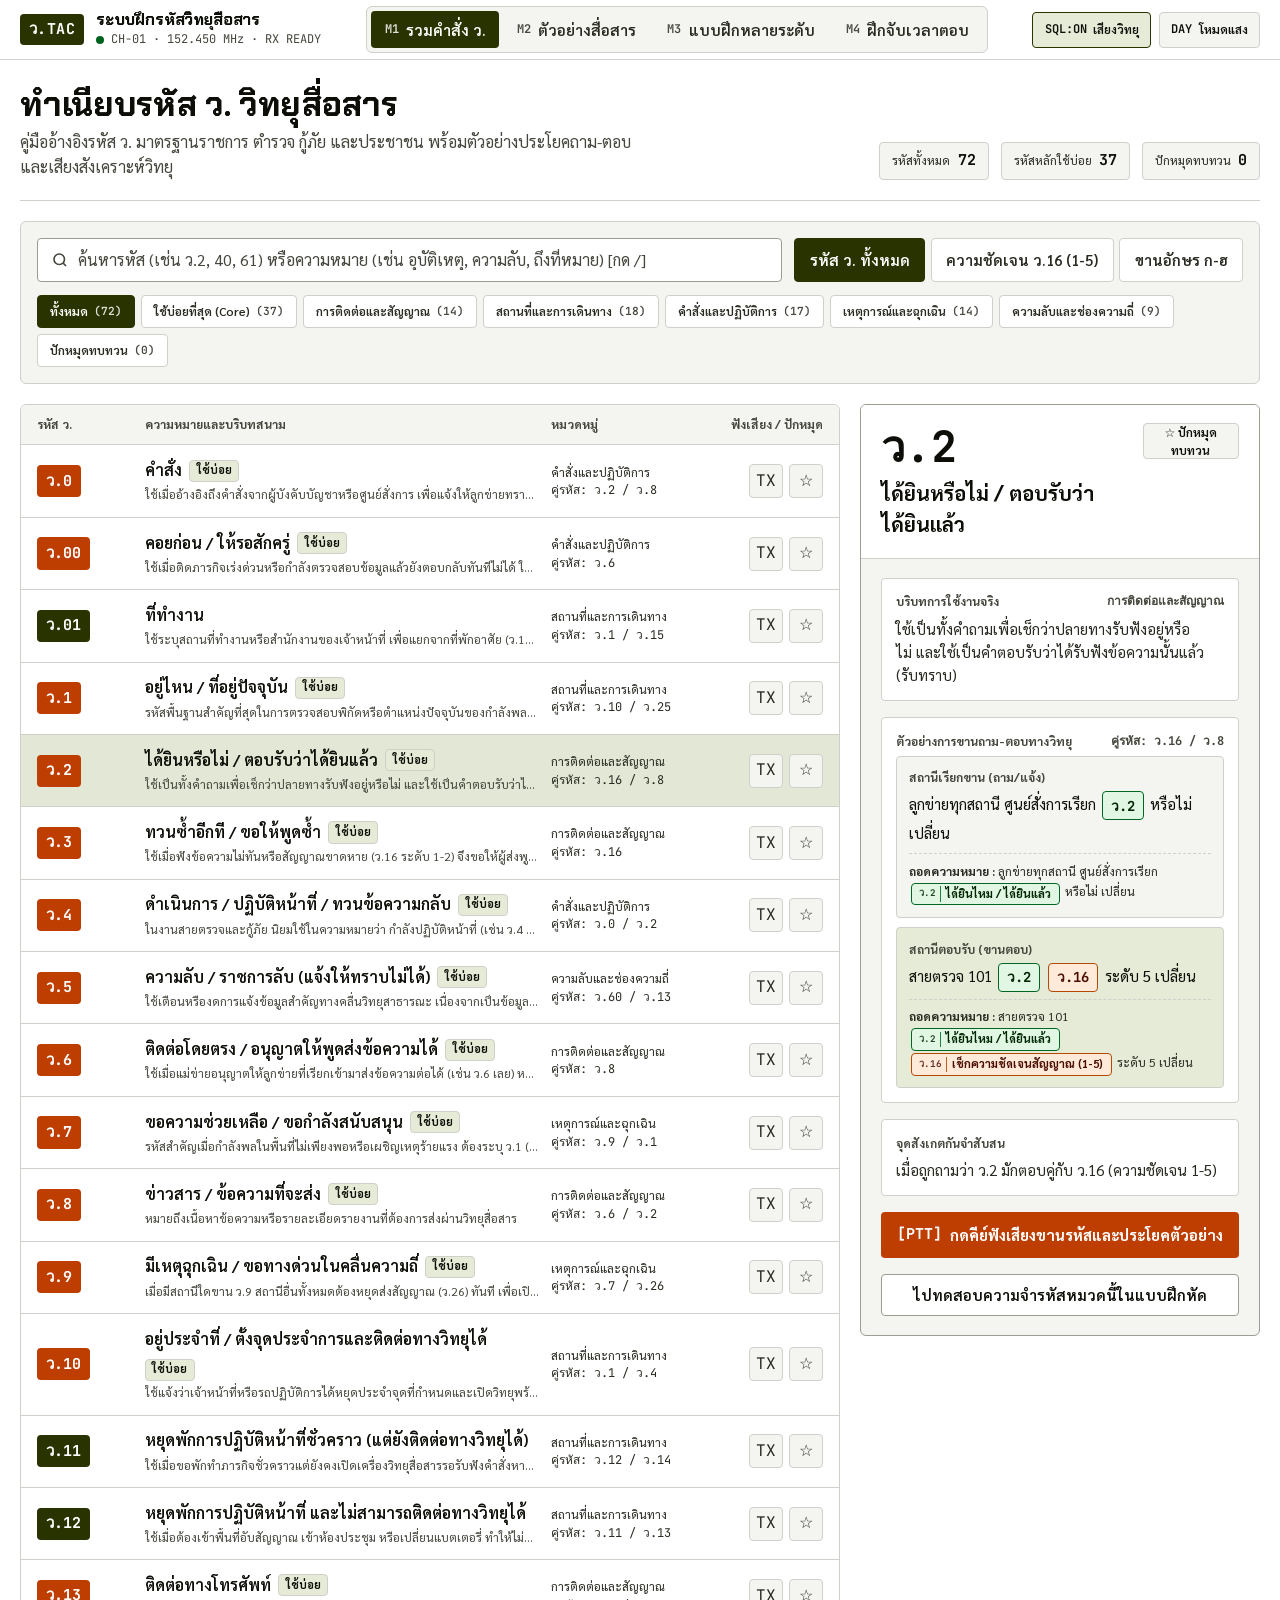
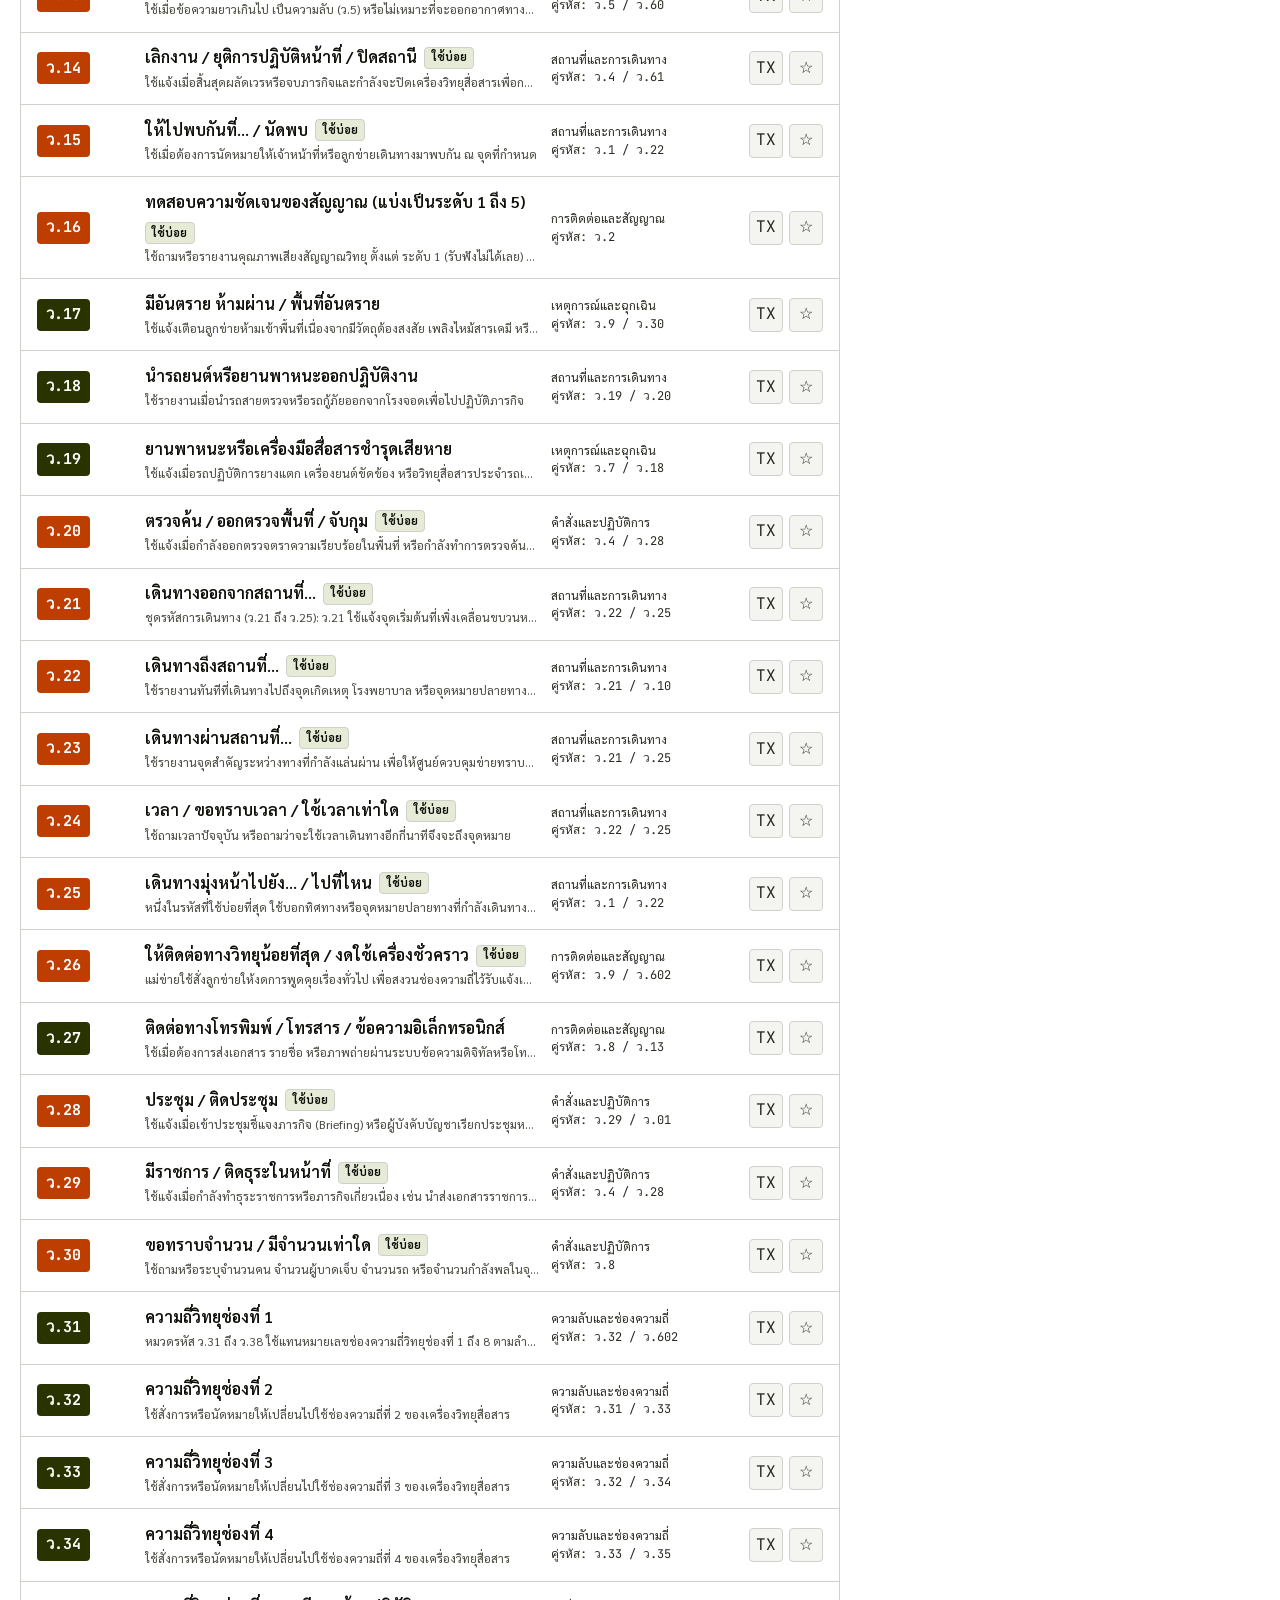
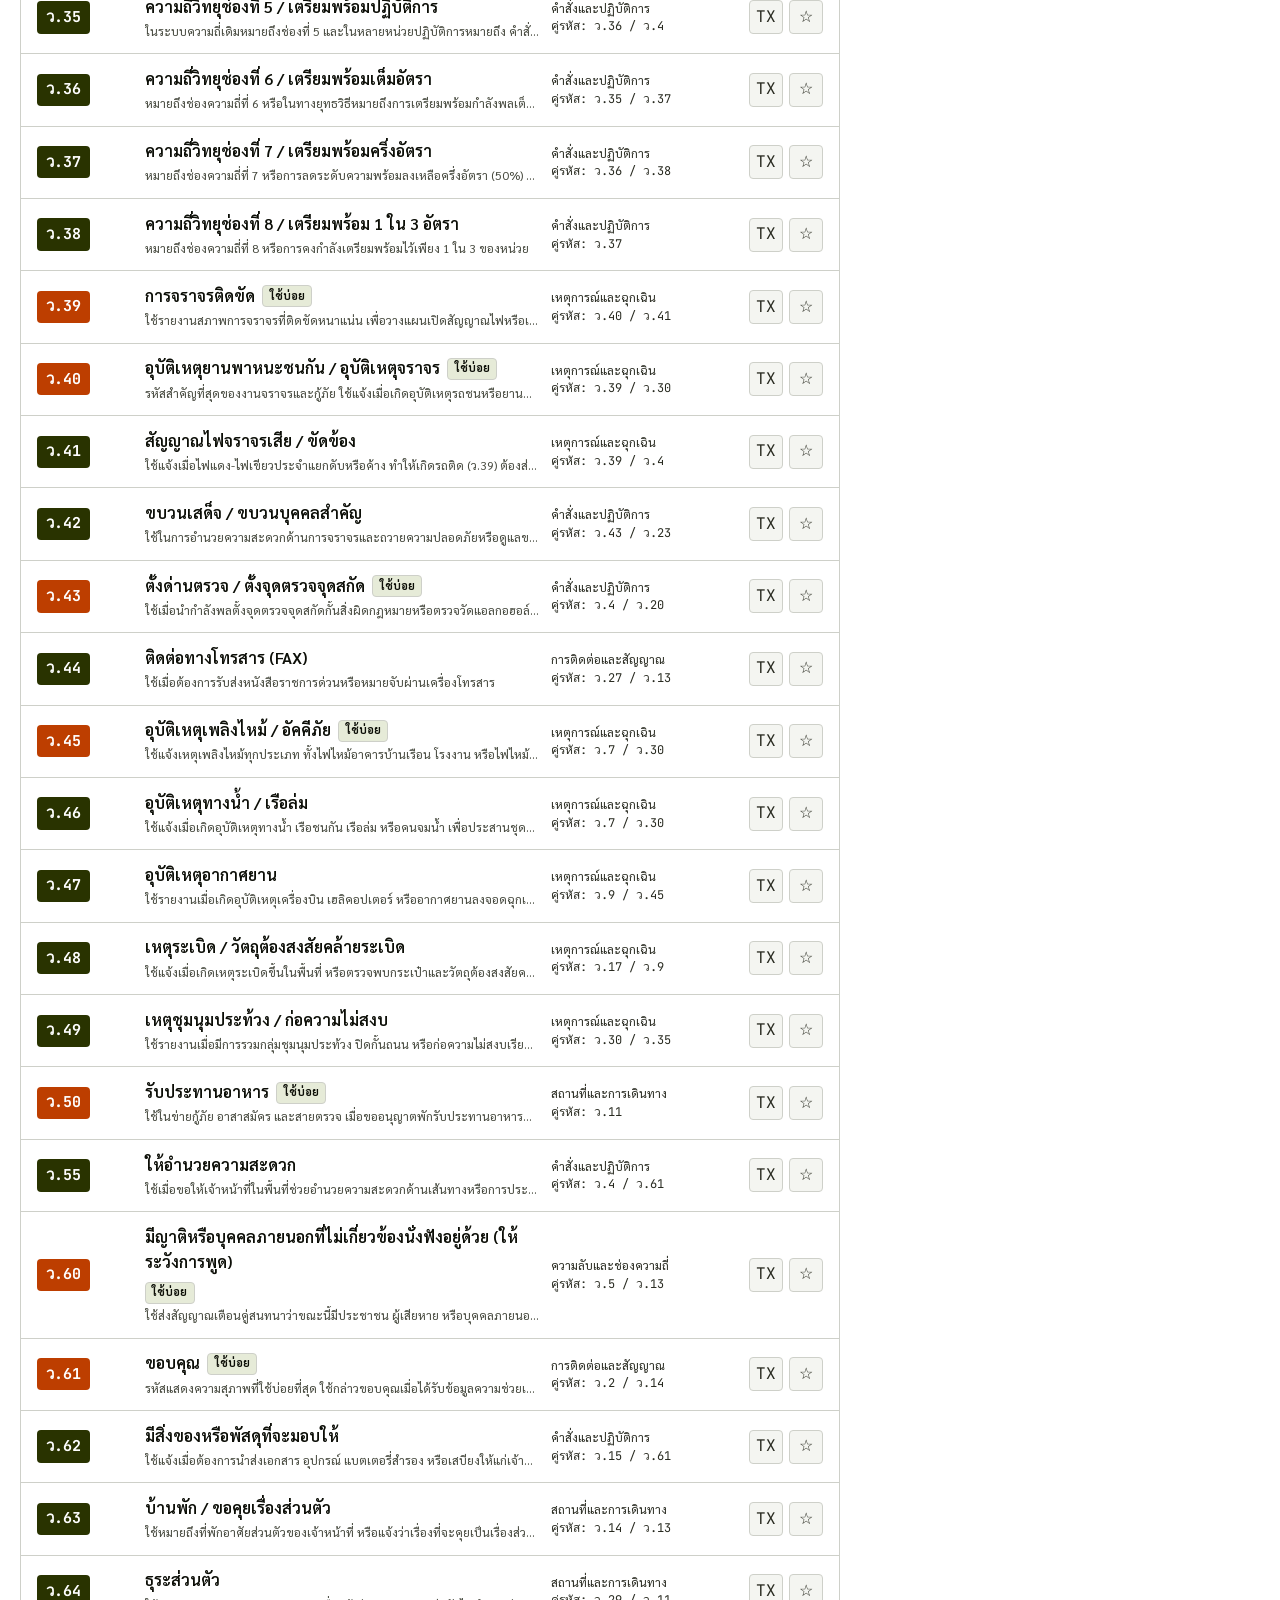
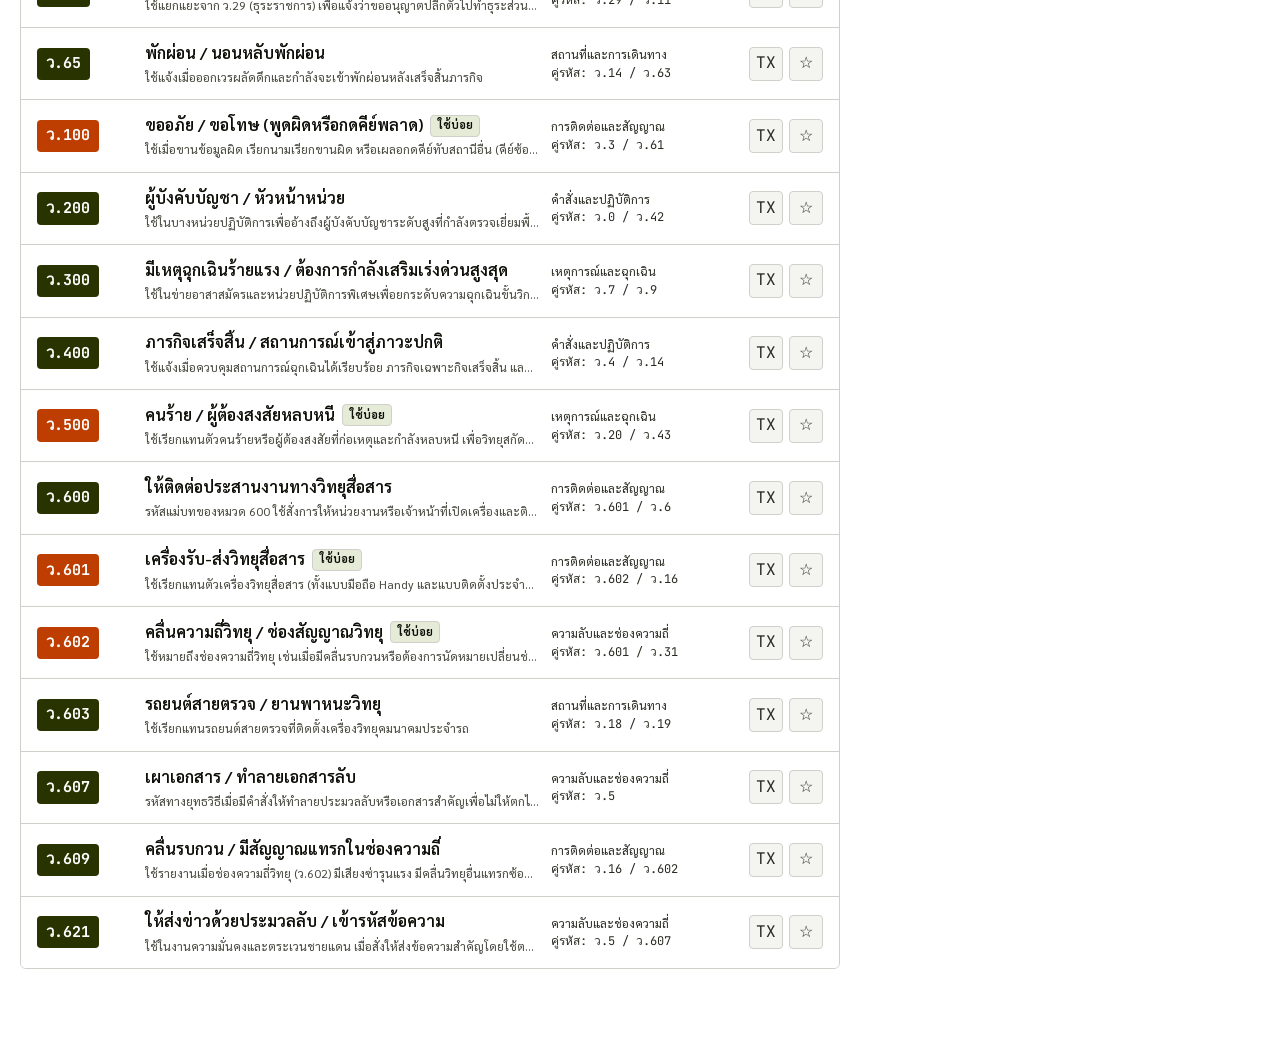
==== index.html @ b71c7e5c "Initial release: ว.TACTICAL ระบบฝึกปฏิบัติการรหัส ว. วิทยุสื่อสาร" ====
<!DOCTYPE html>
<html lang="th" data-theme="day">
<head>
  <meta charset="UTF-8">
  <meta name="viewport" content="width=device-width, initial-scale=1.0, viewport-fit=cover">
  <meta name="description" content="ว.TACTICAL ระบบคู่มือและฝึกทักษะการใช้รหัส ว. วิทยุสื่อสาร รวมคำสั่งวอครบทุกหมวด ตัวอย่างการสนทนาวิทยุ แบบฝึกหัดหลายระดับ และระบบจับเวลาตอบสนอง">
  <meta name="theme-color" content="oklch(0.300 0.071 120.0)">
  <title>ว.TACTICAL | ระบบฝึกปฏิบัติการรหัส ว. วิทยุสื่อสาร</title>
  <link rel="icon" type="image/svg+xml" href="./favicon.svg">
  <link rel="manifest" href="./manifest.json">
  <link rel="preconnect" href="https://fonts.googleapis.com">
  <link rel="preconnect" href="https://fonts.gstatic.com" crossorigin>
  <link href="https://fonts.googleapis.com/css2?family=Chakra+Petch:wght@600;700&display=swap" rel="stylesheet">
  <link href="https://fonts.googleapis.com/css2?family=Sarabun:wght@400;500;600;700&family=JetBrains+Mono:wght@500;700&display=swap" rel="stylesheet">
  <link rel="stylesheet" href="./css/style.css">
</head>
<body>

  <!-- Top Tactical Transceiver Instrument Bar -->
  <header class="top-bar">
    <div class="top-bar-inner">
      <div class="brand-cluster">
        <span class="brand-mark">ว.TAC</span>
        <div class="brand-title-wrap">
          <span class="brand-title">ระบบฝึกรหัสวิทยุสื่อสาร</span>
          <div class="transceiver-status">
            <span id="txStatusDot" class="status-dot" aria-hidden="true"></span>
            <span id="txStatusLabel" class="freq-readout">CH-01 · 152.450 MHz · RX READY</span>
          </div>
        </div>
      </div>

      <!-- Desktop Navigation -->
      <nav class="desktop-nav" aria-label="เมนูหลัก">
        <button type="button" class="nav-tab active" data-view="directory">
          <span class="nav-tab-code">M1</span>
          <span>รวมคำสั่ง ว.</span>
        </button>
        <button type="button" class="nav-tab" data-view="scenarios">
          <span class="nav-tab-code">M2</span>
          <span>ตัวอย่างสื่อสาร</span>
        </button>
        <button type="button" class="nav-tab" data-view="drills">
          <span class="nav-tab-code">M3</span>
          <span>แบบฝึกหลายระดับ</span>
        </button>
        <button type="button" class="nav-tab" data-view="timed">
          <span class="nav-tab-code">M4</span>
          <span>ฝึกจับเวลาตอบ</span>
        </button>
      </nav>

      <!-- Transceiver Audio & Night-Watch Toggles -->
      <div class="instrument-actions">
        <button type="button" id="audioToggleBtn" class="inst-btn" aria-pressed="true" title="เปิดหรือปิดเสียงคีย์วิทยุและเสียงอ่าน">
          <span id="audioToggleIcon" class="mono">SQL:ON</span>
          <span class="btn-text-desktop">เสียงวิทยุ</span>
        </button>
        <button type="button" id="themeToggleBtn" class="inst-btn" aria-pressed="false" title="สลับโหมดกลางวันและโหมดปฏิบัติการกลางคืน">
          <span id="themeToggleLabel" class="mono">DAY</span>
          <span class="btn-text-desktop">โหมดแสง</span>
        </button>
      </div>
    </div>
  </header>

  <!-- Main Workspace -->
  <main class="workspace">

    <!-- ==================================================================
         MODULE 1 : หน้าแรก รวมคำสั่งวอ (Code Directory, ว.16 & Phonetics)
         ================================================================== -->
    <section id="view-directory" class="view-panel active" aria-labelledby="heading-directory">
      <div class="module-header">
        <div>
          <h1 id="heading-directory" class="module-title">ทำเนียบรหัส ว. วิทยุสื่อสาร</h1>
          <p class="module-subtitle">คู่มืออ้างอิงรหัส ว. มาตรฐานราชการ ตำรวจ กู้ภัย และประชาชน พร้อมตัวอย่างประโยคถาม-ตอบและเสียงสังเคราะห์วิทยุ</p>
        </div>
        <div class="module-quick-stats">
          <div class="stat-chip">
            <span>รหัสทั้งหมด</span>
            <strong id="statTotalCodes">52</strong>
          </div>
          <div class="stat-chip">
            <span>รหัสหลักใช้บ่อย</span>
            <strong id="statCoreCodes">26</strong>
          </div>
          <div class="stat-chip">
            <span>ปักหมุดทบทวน</span>
            <strong id="statBookmarkedCodes">0</strong>
          </div>
        </div>
      </div>

      <!-- Search & Filter Control Toolbar -->
      <div class="control-toolbar">
        <div class="search-row">
          <div class="search-box">
            <svg class="search-icon" width="18" height="18" viewBox="0 0 24 24" fill="none" stroke="currentColor" stroke-width="2.2">
              <circle cx="11" cy="11" r="7"></circle>
              <line x1="20" y1="20" x2="16.2" y2="16.2"></line>
            </svg>
            <input
              type="search"
              id="codeSearchInput"
              class="search-input"
              placeholder="ค้นหารหัส (เช่น ว.2, 40, 61) หรือความหมาย (เช่น อุบัติเหตุ, ความลับ, ถึงที่หมาย) [กด /]"
              autocomplete="off"
            >
            <button type="button" id="clearSearchBtn" class="search-clear-btn" hidden>ล้างคำค้น</button>
          </div>

          <div class="sub-mode-tabs" role="tablist" aria-label="หมวดตารางอ้างอิง">
            <button type="button" class="sub-mode-btn active" data-subview="codes">รหัส ว. ทั้งหมด</button>
            <button type="button" class="sub-mode-btn" data-subview="wo16">ความชัดเจน ว.16 (1-5)</button>
            <button type="button" class="sub-mode-btn" data-subview="phonetic">ขานอักษร ก-ฮ</button>
          </div>
        </div>

        <div id="categoryFilterBar" class="category-pills" aria-label="กรองตามหมวดหมู่รหัส ว."></div>
      </div>

      <!-- Subview 1A : Code Directory + Right Inspector -->
      <div id="subview-codes" class="directory-split">
        <div class="code-table-container">
          <div class="code-table-header">
            <span>รหัส ว.</span>
            <span>ความหมายและบริบทสนาม</span>
            <span>หมวดหมู่</span>
            <span class="u-text-right">ฟังเสียง / ปักหมุด</span>
          </div>
          <div id="codeTableBody" role="list"></div>
        </div>

        <!-- Sticky Inspector Panel (Drawer on Mobile) -->
        <aside id="codeInspectorPanel" class="inspector-panel" aria-label="รายละเอียดการใช้งานรหัส ว.">
          <div class="inspector-top">
            <div>
              <div id="inspCodeBadge" class="inspector-code-large">ว.2</div>
              <div id="inspMeaningText" class="inspector-meaning-large">ได้ยินหรือไม่ / ตอบรับว่าได้ยินแล้ว</div>
            </div>
            <div class="u-flex-row">
              <button type="button" id="inspBookmarkBtn" class="inst-btn" title="ปักหมุดรหัสนี้ไว้ทบทวน">ปักหมุด</button>
              <button type="button" id="inspCloseMobileBtn" class="inst-btn u-hidden">ปิดหน้าต่าง</button>
            </div>
          </div>

          <div class="inspector-body">
            <div class="inspector-block">
              <div class="inspector-label">
                <span>บริบทการใช้งานจริง</span>
                <span id="inspCategoryTag" class="mono">การติดต่อและสัญญาณ</span>
              </div>
              <p id="inspContextText" class="section-subtext"></p>
            </div>

            <div class="inspector-block">
              <div class="inspector-label">
                <span>ตัวอย่างการขานถาม-ตอบทางวิทยุ</span>
                <span id="inspPairCode" class="mono">คู่รหัส: ว.16 / ว.8</span>
              </div>
              <div class="dialogue-pair">
                <div class="dialogue-line">
                  <div class="dialogue-role">สถานีเรียกขาน (ถาม/แจ้ง)</div>
                  <div id="inspExampleCall"></div>
                </div>
                <div class="dialogue-line reply">
                  <div class="dialogue-role">สถานีตอบรับ (ขานตอบ)</div>
                  <div id="inspExampleReply"></div>
                </div>
              </div>
            </div>

            <div class="inspector-block">
              <div class="inspector-label">
                <span>จุดสังเกตกันจำสับสน</span>
              </div>
              <p id="inspConfusionText" class="section-subtext"></p>
            </div>

            <button type="button" id="inspPlayAudioBtn" class="ptt-action-btn">
              <span class="mono">[PTT]</span>
              <span>กดคีย์ฟังเสียงขานรหัสและประโยคตัวอย่าง</span>
            </button>

            <button type="button" id="inspJumpDrillBtn" class="secondary-action-btn">
              <span>ไปทดสอบความจำรหัสหมวดนี้ในแบบฝึกหัด</span>
            </button>
          </div>
        </aside>
      </div>

      <!-- Subview 1B : ระดับความชัดเจนของสัญญาณ ว.16 (1-5) -->
      <div id="subview-wo16" class="ref-grid-panel" hidden>
        <div class="section-subbar">
          <h2 class="section-heading">เกณฑ์การรายงานความชัดเจนของสัญญาณ (รหัส ว.16 ระดับ 1 ถึง 5)</h2>
          <p class="section-subtext">ใช้ตอบกลับเมื่อถูกถามว่า "ว.2 หรือไม่ ขอทราบ ว.16" เพื่อแจ้งคุณภาพการรับฟังของเครื่องรับ</p>
        </div>
        <div id="wo16ListContainer"></div>
      </div>

      <!-- Subview 1C : การขานตัวอักษรไทยทางวิทยุ ก-ฮ -->
      <div id="subview-phonetic" hidden>
        <div class="section-subbar">
          <h2 class="section-heading">มาตรฐานการขานพยัญชนะไทยทางวิทยุสื่อสาร (ก-ฮ)</h2>
          <p class="section-subtext">ใช้เมื่อต้องแจ้งหมวดอักษรป้ายทะเบียนรถ ชื่อบุคคล หรือรหัสประจำตัว เพื่อป้องกันเสียงพยัญชนะกลืนกันในคลื่นวิทยุ</p>
        </div>
        <div id="phoneticGridContainer" class="phonetic-grid"></div>
      </div>
    </section>

    <!-- ==================================================================
         MODULE 2 : หน้าตัวอย่างการใช้ วอ สื่อสาร (Scenarios & Composer)
         ================================================================== -->
    <section id="view-scenarios" class="view-panel" aria-labelledby="heading-scenarios">
      <div class="module-header">
        <div>
          <h1 id="heading-scenarios" class="module-title">ตัวอย่างการใช้วิทยุสื่อสารในสถานการณ์จริง</h1>
          <p class="module-subtitle">ศึกษาระเบียบการพูดวิทยุ 4 ขั้นตอน ฟังตัวอย่างการโต้ตอบระหว่างแม่ข่ายและลูกข่าย และทดลองแต่งประโยควิทยุด้วยตนเอง</p>
        </div>
        <div class="module-quick-stats">
          <button type="button" id="togglePlainTranslationBtn" class="inst-btn" aria-pressed="true">
            <span>แสดงคำแปลภาษาพูดปกติ : เปิด</span>
          </button>
        </div>
      </div>

      <!-- 4-Step Standard Radio Protocol Strip -->
      <div id="protocolStepsContainer" class="protocol-strip" aria-label="โครงสร้างประโยควิทยุมาตรฐาน 4 ขั้นตอน"></div>

      <!-- Scenario Split Workspace -->
      <div class="scenario-workspace">
        <div id="scenarioListNav" class="scenario-list" role="tablist" aria-label="เลือกสถานการณ์ตัวอย่าง"></div>

        <div class="scenario-stage">
          <div class="scenario-stage-header">
            <div>
              <div class="rx-header-row">
                <span id="scStageCode" class="code-badge">SC-01</span>
                <span id="scStageChannel" class="mono freq-readout">CH-01 · 152.450 MHz</span>
              </div>
              <h2 id="scStageTitle" class="section-heading"></h2>
              <p id="scStageSummary" class="section-subtext"></p>
            </div>
            <div class="scenario-controls">
              <button type="button" id="playFullScenarioBtn" class="ptt-action-btn btn-auto">
                <span class="mono">[PLAY ALL]</span>
                <span>เล่นเสียงสนทนาต่อเนื่อง</span>
              </button>
              <button type="button" id="stopScenarioAudioBtn" class="secondary-action-btn btn-auto">
                <span>หยุดเสียง</span>
              </button>
            </div>
          </div>

          <div id="scenarioTransmissionLog" class="transmission-log"></div>
        </div>
      </div>

      <!-- Interactive Tactical Sentence Composer -->
      <div class="composer-box">
        <h2 class="section-heading">เครื่องมือฝึกแต่งประโยคขานวิทยุมาตรฐาน (Tactical Callsign Composer)</h2>
        <p class="section-subtext">เลือกสถานีปลายทาง สถานีผู้ส่ง และภารกิจ เพื่อดูการเรียงประโยคที่ถูกระเบียบพร้อมกดฟังเสียงออกอากาศ</p>

        <div class="composer-grid">
          <div class="form-field">
            <label for="compReceiver">1. สถานีปลายทาง (ผู้รับ)</label>
            <select id="compReceiver" class="form-select">
              <option value="ศูนย์สั่งการ">ศูนย์สั่งการ (แม่ข่าย)</option>
              <option value="สายตรวจ 101">สายตรวจ 101</option>
              <option value="กู้ชีพ 201">กู้ชีพ 201</option>
              <option value="จุดตรวจที่ 3">จุดตรวจที่ 3</option>
              <option value="ลูกข่ายทุกสถานี">ลูกข่ายทุกสถานี</option>
            </select>
          </div>
          <div class="form-field">
            <label for="compSender">2. สถานีต้นทาง (ผู้ส่ง)</label>
            <select id="compSender" class="form-select">
              <option value="สายตรวจ 104">สายตรวจ 104</option>
              <option value="ศูนย์สั่งการ">ศูนย์สั่งการ</option>
              <option value="กู้ภัย 102">กู้ภัย 102</option>
              <option value="ชุดเคลื่อนที่เร็ว 01">ชุดเคลื่อนที่เร็ว 01</option>
            </select>
          </div>
          <div class="form-field">
            <label for="compTemplate">3. สถานการณ์และรหัส ว. ที่ต้องการแจ้ง</label>
            <select id="compTemplate" class="form-select">
              <option value="ขอเช็กสัญญาณ ว.2 ว.16 ขณะนี้ ว.10 หน้าตลาดเทศบาล เหตุการณ์ปกติ">เช็กสัญญาณ ว.2 / ว.16 และแจ้งประจำจุด ว.10</option>
              <option value="ว.2 ทราบ ว.0 ขณะนี้กำลัง ว.21 จากฐาน ว.25 จุดเกิดเหตุ ใช้ ว.24 ประมาณ 5 นาที">รับคำสั่ง ว.0 และแจ้งเดินทาง ว.21 / ว.25 / ว.24</option>
              <option value="แจ้ง ว.22 จุดเกิดเหตุ ว.40 พบผู้บาดเจ็บ ว.30 จำนวน 2 ราย ขอรถพยาบาล ว.7 ด่วน">ถึงจุดอุบัติเหตุ ว.40 แจ้งจำนวน ว.30 และขอ ว.7</option>
              <option value="ขณะนี้ติด ว.60 และข้อมูลเป็น ว.5 ขออนุญาตประสานทาง ว.13 แทน">แจ้งติดบุคคลภายนอก ว.60 / ความลับ ว.5 ขอโทร ว.13</option>
              <option value="เสร็จสิ้นภารกิจผลัดเวร ขอแจ้ง ว.14 และ ว.25 กลับ ว.63 ว.61">แจ้งเลิกงาน ว.14 กลับบ้านพัก ว.63 และขอบคุณ ว.61</option>
            </select>
          </div>
        </div>

        <div class="composer-output">
          <div>
            <div class="composer-label">ประโยคขานวิทยุที่ถูกต้องตามระเบียบ :</div>
            <div id="composerResultText" class="tx-radio-text"></div>
          </div>
          <button type="button" id="composerSpeakBtn" class="ptt-action-btn btn-auto">
            <span class="mono">[PTT TX]</span>
            <span>กดคีย์ทดลองออกอากาศ</span>
          </button>
        </div>
      </div>
    </section>

    <!-- ==================================================================
         MODULE 3 : หน้าแบบฝึกหัด วอ หลายระดับ (Multi-Level Tactical Drills)
         ================================================================== -->
    <section id="view-drills" class="view-panel" aria-labelledby="heading-drills">
      <div class="module-header">
        <div>
          <h1 id="heading-drills" class="module-title">แบบฝึกหัดรหัส ว. แบ่งระดับความชำนาญ</h1>
          <p class="module-subtitle">ฝึกฝนตั้งแต่ระดับพื้นฐาน รหัสคู่แฝดที่มักสับสน การโต้ตอบสถานการณ์จำลอง ไปจนถึงการถอดรหัสข้อความวิทยุ</p>
        </div>
        <div class="module-quick-stats">
          <div class="stat-chip">
            <span>ตอบถูกสะสม</span>
            <strong id="drillTotalMastered">0</strong>
          </div>
          <div class="stat-chip">
            <span>สถิติต่อเนื่อง (Streak)</span>
            <strong id="drillCurrentStreak">0</strong>
          </div>
          <button type="button" id="drillWeakCodesBtn" class="inst-btn">
            <span>ฝึกเฉพาะรหัสที่ปักหมุด/เคยผิด</span>
          </button>
        </div>
      </div>

      <!-- 4-Level Selector Cards -->
      <div id="drillLevelSelector" class="level-selector-bar" role="tablist" aria-label="เลือกระดับแบบฝึกหัด"></div>

      <!-- Active Drill Console -->
      <div class="drill-console">
        <div class="drill-console-top">
          <div class="u-flex-row">
            <span id="drillActiveLevelBadge" class="code-badge">LVL-01</span>
            <strong id="drillActiveLevelTitle">ระดับ 1 : พื้นฐานลูกข่าย</strong>
            <span id="drillQuestionCounter" class="mono freq-readout">ข้อที่ 1 / 10</span>
          </div>

          <div class="u-flex-row">
            <button type="button" id="toggleInputModeBtn" class="inst-btn" aria-pressed="false">
              <span>โหมดตอบ : ตัวเลือก 4 ข้อ</span>
            </button>
            <button type="button" id="restartDrillBtn" class="inst-btn">
              <span>เริ่มชุดใหม่</span>
            </button>
          </div>
        </div>

        <div class="progress-track" aria-hidden="true">
          <div id="drillProgressFill" class="progress-fill"></div>
        </div>

        <div id="drillStageContent" class="drill-stage"></div>
      </div>
    </section>

    <!-- ==================================================================
         MODULE 4 : แบบฝึกจับเวลาในการตอบรหัส วอ (Timed Reflex Trainer)
         ================================================================== -->
    <section id="view-timed" class="view-panel" aria-labelledby="heading-timed">
      <div class="module-header">
        <div>
          <h1 id="heading-timed" class="module-title">ฝึกจับเวลาตอบสนองรหัส ว. (Tactical Reflex Timer)</h1>
          <p class="module-subtitle">ฝึกตัดสินใจแปลรหัสและขานตอบภายใต้ความกดดันด้านเวลา วัดความเร็วตอบสนองระดับมิลลิวินาที (รองรับปุ่มคีย์บอร์ด 1-4)</p>
        </div>
        <div class="module-quick-stats">
          <div class="stat-chip">
            <span>สถิติสูงสุด (Best Score)</span>
            <strong id="timedBestScore">0</strong>
          </div>
          <div class="stat-chip">
            <span>เวลาตอบเฉลี่ยดีสุด</span>
            <strong id="timedBestAvgMs">0.00s</strong>
          </div>
        </div>
      </div>

      <!-- Timed Mode Selector -->
      <div class="timer-mode-grid" role="tablist" aria-label="เลือกโหมดจับเวลา">
        <button type="button" class="level-select-btn active" data-timemode="sprint60">
          <div class="level-btn-meta">
            <span>MODE-A</span>
            <span>60.0 วินาที</span>
          </div>
          <div class="level-btn-title">Sprint 60 วินาที (Rapid Fire)</div>
          <div class="level-btn-desc">ตอบรหัส ว. ให้ได้จำนวนข้อมากที่สุดและแม่นยำที่สุดภายในเวลา 60 วินาที</div>
        </button>

        <button type="button" class="level-select-btn" data-timemode="reflex5">
          <div class="level-btn-meta">
            <span>MODE-B</span>
            <span>5.0 วินาที / ข้อ</span>
          </div>
          <div class="level-btn-title">Reflex 5 วินาทีต่อข้อ (15 ข้อ)</div>
          <div class="level-btn-desc">จำลองการถูกแม่ข่ายเรียกขานกะทันหัน ต้องตัดสินใจกดตอบภายใน 5 วินาทีต่อข้อ</div>
        </button>

        <button type="button" class="level-select-btn" data-timemode="survival">
          <div class="level-btn-meta">
            <span>MODE-C</span>
            <span>ห้ามผิดเกิน 3 ครั้ง</span>
          </div>
          <div class="level-btn-title">Survival ไร้พ่าย (Sudden Death)</div>
          <div class="level-btn-desc">เวลาต่อข้อจะบีบเร็วขึ้นเรื่อยๆ จาก 6 วินาที เหลือ 2.5 วินาที ทดสอบขีดจำกัดความแม่นยำ</div>
        </button>
      </div>

      <!-- Chronometer Instrument Readout -->
      <div class="chronometer-hud">
        <div class="chrono-cell">
          <span class="chrono-label">เวลาคงเหลือ (TIMER)</span>
          <span id="chronoTimeDisplay" class="chrono-val">60.00s</span>
        </div>
        <div class="chrono-cell">
          <span class="chrono-label">คะแนนปฏิบัติการ (SCORE)</span>
          <span id="chronoScoreDisplay" class="chrono-val">0</span>
        </div>
        <div class="chrono-cell">
          <span class="chrono-label">ความเร็วตอบเฉลี่ย (AVG REACTION)</span>
          <span id="chronoAvgDisplay" class="chrono-val">0.00s</span>
        </div>
        <div class="chrono-cell">
          <span class="chrono-label">ตัวคูณต่อเนื่อง (COMBO)</span>
          <span id="chronoComboDisplay" class="chrono-val">x1</span>
        </div>
      </div>

      <div class="timer-bar-wrap" aria-hidden="true">
        <div id="chronoBarFill" class="timer-bar-fill"></div>
      </div>

      <!-- Timed Interactive Arena -->
      <div class="drill-console">
        <div id="timedArenaStage" class="drill-stage"></div>
      </div>
    </section>

  </main>

  <!-- Mobile Drawer Backdrop -->
  <div id="mobileDrawerBackdrop" class="mobile-drawer-backdrop"></div>

  <!-- Mobile Sticky Bottom Navigation (4 Modules) -->
  <nav class="mobile-bottom-nav" aria-label="เมนูหลักสำหรับมือถือ">
    <div class="mobile-nav-grid">
      <button type="button" class="mobile-nav-btn active" data-view="directory">
        <span class="mono">M1</span>
        <span>คำสั่ง ว.</span>
      </button>
      <button type="button" class="mobile-nav-btn" data-view="scenarios">
        <span class="mono">M2</span>
        <span>ตัวอย่าง</span>
      </button>
      <button type="button" class="mobile-nav-btn" data-view="drills">
        <span class="mono">M3</span>
        <span>แบบฝึกหัด</span>
      </button>
      <button type="button" class="mobile-nav-btn" data-view="timed">
        <span class="mono">M4</span>
        <span>จับเวลา</span>
      </button>
    </div>
  </nav>

  <!-- Scripts (Relative paths for 100% GitHub Pages & Local Compatibility) -->
  <script src="./js/data-codes.js"></script>
  <script src="./js/data-scenarios.js"></script>
  <script src="./js/data-drills.js"></script>
  <script src="./js/audio.js"></script>
  <script src="./js/app.js"></script>
</body>
</html>
---- css/style.css ----
/* ==========================================================================
   ว.TACTICAL : ระบบฝึกปฏิบัติการรหัสวิทยุสื่อสาร
   Design Register: Product (Tactical Field Manual & Instrument Interface)
   Color System: 100% OKLCH anchored on Brand Seed 176 (oklch(0.300 0.071 120.0))
   ========================================================================== */

:root {
  /* Day Mode: Crisp Field Manual & Instrument Readout */
  --bg: oklch(1.000 0.000 0);
  --surface: oklch(0.968 0.005 120.0);
  --surface-raised: oklch(0.938 0.009 120.0);
  --surface-selected: oklch(0.920 0.024 120.0);
  --ink: oklch(0.160 0.015 120.0);
  --ink-secondary: oklch(0.280 0.018 120.0);
  --muted: oklch(0.390 0.018 120.0);
  --border: oklch(0.855 0.010 120.0);
  --border-strong: oklch(0.690 0.018 120.0);

  /* Brand Seed 176 Primary & Tactical Accents */
  --primary: oklch(0.300 0.071 120.0);
  --primary-hover: oklch(0.250 0.068 120.0);
  --primary-subtle: oklch(0.932 0.026 120.0);
  --accent: oklch(0.540 0.175 42.0);
  --accent-hover: oklch(0.480 0.170 42.0);
  --accent-subtle: oklch(0.945 0.035 42.0);

  /* Semantic States (All saturated fills pair with --on-fill white) */
  --success: oklch(0.430 0.130 148.0);
  --success-subtle: oklch(0.940 0.035 148.0);
  --warning: oklch(0.470 0.135 75.0);
  --warning-subtle: oklch(0.950 0.040 75.0);
  --danger: oklch(0.470 0.180 25.0);
  --danger-subtle: oklch(0.942 0.035 25.0);
  --on-fill: oklch(1.000 0.000 0);
  --backdrop: oklch(0.120 0.010 120.0 / 0.55);

  /* Color-Coded Tactical Frame Slots (ว. Code <-> Meaning Pairing) */
  --slot-0-border: oklch(0.450 0.135 148.0);
  --slot-0-bg: oklch(0.952 0.032 148.0);
  --slot-0-ink: oklch(0.230 0.085 148.0);

  --slot-1-border: oklch(0.540 0.165 52.0);
  --slot-1-bg: oklch(0.955 0.038 52.0);
  --slot-1-ink: oklch(0.270 0.100 45.0);

  --slot-2-border: oklch(0.480 0.150 250.0);
  --slot-2-bg: oklch(0.950 0.030 250.0);
  --slot-2-ink: oklch(0.245 0.095 250.0);

  --slot-3-border: oklch(0.500 0.175 18.0);
  --slot-3-bg: oklch(0.952 0.032 18.0);
  --slot-3-ink: oklch(0.265 0.105 18.0);

  --slot-4-border: oklch(0.460 0.115 198.0);
  --slot-4-bg: oklch(0.948 0.028 198.0);
  --slot-4-ink: oklch(0.235 0.075 198.0);

  /* Typography */
  --font-display: 'Chakra Petch', sans-serif;
  --font-sans: 'Sarabun', system-ui, -apple-system, sans-serif;
  --font-mono: 'JetBrains Mono', ui-monospace, monospace;

  /* Modular Type Scale (Ratio >= 1.28) */
  --text-xs: 0.75rem;
  --text-sm: 0.9375rem;
  --text-base: 1rem;
  --text-lg: 1.28rem;
  --text-xl: 1.64rem;
  --text-2xl: 2.1rem;
  --text-3xl: 2.7rem;

  /* Spacing & Layout */
  --radius-sm: 4px;
  --radius-md: 6px;
  --radius-lg: 8px;
  --header-h: 60px;
  --mobile-nav-h: 64px;

  /* Semantic Z-Index Scale */
  --z-dropdown: 10;
  --z-sticky: 20;
  --z-backdrop: 30;
  --z-drawer: 40;
  --z-toast: 50;

  /* Motion */
  --ease-out: cubic-bezier(0.22, 1, 0.36, 1);
  --dur-fast: 150ms;
  --dur-med: 220ms;
}

[data-theme="night"] {
  --bg: oklch(0.115 0.008 125.0);
  --surface: oklch(0.158 0.010 125.0);
  --surface-raised: oklch(0.205 0.014 125.0);
  --surface-selected: oklch(0.245 0.035 125.0);
  --ink: oklch(0.945 0.008 120.0);
  --ink-secondary: oklch(0.830 0.012 120.0);
  --muted: oklch(0.700 0.015 120.0);
  --border: oklch(0.255 0.012 125.0);
  --border-strong: oklch(0.380 0.020 125.0);

  --primary: oklch(0.430 0.095 125.0);
  --primary-hover: oklch(0.480 0.105 125.0);
  --primary-subtle: oklch(0.215 0.032 125.0);
  --accent: oklch(0.560 0.180 42.0);
  --accent-hover: oklch(0.610 0.185 42.0);
  --accent-subtle: oklch(0.225 0.045 42.0);

  --success: oklch(0.460 0.135 148.0);
  --success-subtle: oklch(0.215 0.040 148.0);
  --warning: oklch(0.500 0.140 75.0);
  --warning-subtle: oklch(0.225 0.045 75.0);
  --danger: oklch(0.500 0.185 25.0);
  --danger-subtle: oklch(0.225 0.045 25.0);
  --on-fill: oklch(1.000 0.000 0);
  --backdrop: oklch(0.050 0.005 125.0 / 0.72);

  --slot-0-border: oklch(0.650 0.145 148.0);
  --slot-0-bg: oklch(0.215 0.045 148.0);
  --slot-0-ink: oklch(0.910 0.055 148.0);

  --slot-1-border: oklch(0.700 0.160 55.0);
  --slot-1-bg: oklch(0.230 0.050 52.0);
  --slot-1-ink: oklch(0.915 0.060 55.0);

  --slot-2-border: oklch(0.670 0.145 250.0);
  --slot-2-bg: oklch(0.220 0.048 250.0);
  --slot-2-ink: oklch(0.910 0.050 250.0);

  --slot-3-border: oklch(0.680 0.165 18.0);
  --slot-3-bg: oklch(0.225 0.050 18.0);
  --slot-3-ink: oklch(0.915 0.055 18.0);

  --slot-4-border: oklch(0.660 0.125 198.0);
  --slot-4-bg: oklch(0.215 0.042 198.0);
  --slot-4-ink: oklch(0.910 0.048 198.0);
}

/* Reset & Base */
*,
*::before,
*::after {
  box-sizing: border-box;
  margin: 0;
  padding: 0;
}

html {
  font-size: 16px;
  -webkit-text-size-adjust: 100%;
  scroll-behavior: smooth;
}

body {
  font-family: var(--font-sans);
  font-size: var(--text-base);
  line-height: 1.55;
  color: var(--ink);
  background-color: var(--bg);
  min-height: 100vh;
  display: flex;
  flex-direction: column;
  overflow-x: hidden;
  transition: background-color var(--dur-fast) var(--ease-out), color var(--dur-fast) var(--ease-out);
}

h1,
h2,
h3,
.module-title,
.brand-title,
.question-title,
.level-btn-title,
.scenario-nav-title {
  font-family: var(--font-display);
  text-wrap: balance;
  font-weight: 700;
  line-height: 1.25;
  letter-spacing: -0.01em;
}

p {
  text-wrap: pretty;
}

.prose-measure {
  max-width: 68ch;
}

.mono,
.code-badge,
.timer-readout,
.freq-readout,
.stat-value {
  font-family: var(--font-mono);
  font-variant-numeric: tabular-nums;
}

/* Clean Utility & Structural Helper Classes */
.u-flex-row {
  display: flex;
  align-items: center;
  gap: 0.5rem;
  flex-wrap: wrap;
}

.u-flex-between {
  display: flex;
  align-items: center;
  justify-content: space-between;
  gap: 0.75rem;
}

.u-flex-wrap {
  flex-wrap: wrap;
}

.u-flex-end {
  display: flex;
  align-items: center;
  justify-content: flex-end;
  gap: 0.5rem;
}

.u-text-right {
  text-align: right;
}

.u-text-center {
  text-align: center;
}

.u-hidden {
  display: none;
}

.btn-auto {
  width: auto;
}

.section-subbar {
  padding: 1rem 1.25rem;
  background-color: var(--surface);
  border-bottom: 1px solid var(--border);
}

#subview-phonetic .section-subbar {
  margin-bottom: 0.85rem;
  border: 1px solid var(--border);
  border-radius: var(--radius-md);
}

.section-heading {
  font-family: var(--font-display);
  font-size: var(--text-lg);
  font-weight: 700;
  color: var(--ink);
}

.section-subtext {
  font-size: var(--text-sm);
  color: var(--ink-secondary);
  margin-top: 0.2rem;
}

.rx-header-row {
  display: flex;
  align-items: center;
  justify-content: space-between;
  gap: 0.5rem;
  margin-bottom: 0.35rem;
}

.composer-label {
  font-size: var(--text-xs);
  font-weight: 700;
  color: var(--muted);
  margin-bottom: 0.25rem;
}

.summary-card {
  text-align: center;
  padding: 1.25rem 0.5rem;
}

.missed-box {
  margin: 1.25rem auto;
  max-width: 560px;
  padding: 1rem;
  border: 1px solid var(--border);
  border-radius: var(--radius-sm);
  background-color: var(--surface);
  text-align: left;
}

.badge-cluster {
  display: flex;
  flex-wrap: wrap;
  gap: 0.45rem;
}

.action-cluster {
  display: flex;
  flex-wrap: wrap;
  justify-content: center;
  gap: 0.75rem;
  margin-top: 1.5rem;
}

.inspector-context-text {
  font-size: var(--text-sm);
  color: var(--ink-secondary);
}

.inspector-confusion-text {
  font-size: var(--text-sm);
  font-weight: 600;
  color: var(--ink);
}

button,
input,
select {
  font: inherit;
  color: inherit;
}

button {
  cursor: pointer;
  background: none;
  border: none;
}

:focus-visible {
  outline: 2px solid var(--accent);
  outline-offset: 2px;
}

/* ==========================================================================
   1. Top Tactical Transceiver Header
   ========================================================================== */

.top-bar {
  position: sticky;
  top: 0;
  z-index: var(--z-sticky);
  height: var(--header-h);
  background-color: var(--bg);
  border-bottom: 1px solid var(--border);
}

.top-bar-inner {
  max-width: 1400px;
  height: 100%;
  margin: 0 auto;
  padding: 0 1.25rem;
  display: flex;
  align-items: center;
  justify-content: space-between;
  gap: 1rem;
}

.brand-cluster {
  display: flex;
  align-items: center;
  gap: 0.75rem;
  min-width: 0;
}

.brand-mark {
  display: inline-flex;
  align-items: center;
  justify-content: center;
  padding: 0.25rem 0.55rem;
  background-color: var(--primary);
  color: var(--on-fill);
  font-family: var(--font-mono);
  font-weight: 700;
  font-size: var(--text-sm);
  border-radius: var(--radius-sm);
  letter-spacing: 0.03em;
  flex-shrink: 0;
}

.brand-title-wrap {
  display: flex;
  flex-direction: column;
  min-width: 0;
}

.brand-title {
  font-size: var(--text-base);
  font-weight: 700;
  white-space: nowrap;
  overflow: hidden;
  text-overflow: ellipsis;
}

.transceiver-status {
  display: flex;
  align-items: center;
  gap: 0.45rem;
  font-size: var(--text-xs);
  color: var(--muted);
}

.status-dot {
  width: 8px;
  height: 8px;
  border-radius: 50%;
  background-color: var(--success);
  display: inline-block;
  flex-shrink: 0;
}

.status-dot.tx-active {
  background-color: var(--accent);
}

/* Desktop Navigation Tabs */
.desktop-nav {
  display: flex;
  align-items: center;
  gap: 0.25rem;
  background-color: var(--surface);
  padding: 0.25rem;
  border-radius: var(--radius-md);
  border: 1px solid var(--border);
}

.nav-tab {
  display: inline-flex;
  align-items: center;
  gap: 0.45rem;
  padding: 0.42rem 0.85rem;
  border-radius: var(--radius-sm);
  font-size: var(--text-sm);
  font-weight: 600;
  color: var(--ink-secondary);
  transition: background-color var(--dur-fast) var(--ease-out), color var(--dur-fast) var(--ease-out);
  white-space: nowrap;
}

.nav-tab:hover {
  background-color: var(--surface-raised);
  color: var(--ink);
}

.nav-tab.active {
  background-color: var(--primary);
  color: var(--on-fill);
}

.nav-tab-code {
  font-family: var(--font-mono);
  font-size: var(--text-xs);
  opacity: 0.85;
}

/* Instrument Action Controls (Audio + Theme) */
.instrument-actions {
  display: flex;
  align-items: center;
  gap: 0.5rem;
  flex-shrink: 0;
}

.inst-btn {
  display: inline-flex;
  align-items: center;
  gap: 0.4rem;
  height: 36px;
  padding: 0 0.7rem;
  border: 1px solid var(--border);
  border-radius: var(--radius-sm);
  background-color: var(--surface);
  color: var(--ink);
  font-size: var(--text-xs);
  font-weight: 600;
  transition: background-color var(--dur-fast) var(--ease-out), border-color var(--dur-fast) var(--ease-out);
}

.inst-btn:hover {
  background-color: var(--surface-raised);
  border-color: var(--border-strong);
}

.inst-btn[aria-pressed="true"] {
  background-color: var(--primary-subtle);
  border-color: var(--primary);
}

/* ==========================================================================
   2. Main Workspace & View Switching
   ========================================================================== */

.workspace {
  flex: 1;
  width: 100%;
  max-width: 1400px;
  margin: 0 auto;
  padding: 1.5rem 1.25rem 5.5rem;
}

.view-panel {
  display: none;
}

.view-panel.active {
  display: block;
}

/* Page Header Bar inside each Module */
.module-header {
  display: flex;
  flex-wrap: wrap;
  align-items: flex-end;
  justify-content: space-between;
  gap: 1rem;
  padding-bottom: 1.25rem;
  border-bottom: 1px solid var(--border);
  margin-bottom: 1.25rem;
}

.module-title {
  font-size: var(--text-2xl);
  color: var(--ink);
  margin-bottom: 0.25rem;
}

.module-subtitle {
  font-size: var(--text-base);
  color: var(--muted);
  max-width: 68ch;
}

.module-quick-stats {
  display: flex;
  align-items: center;
  gap: 0.75rem;
  flex-wrap: wrap;
}

.stat-chip {
  display: inline-flex;
  align-items: center;
  gap: 0.45rem;
  padding: 0.4rem 0.75rem;
  background-color: var(--surface);
  border: 1px solid var(--border);
  border-radius: var(--radius-sm);
  font-size: var(--text-xs);
  color: var(--ink-secondary);
}

.stat-chip strong {
  font-family: var(--font-mono);
  font-size: var(--text-sm);
  color: var(--ink);
}

/* ==========================================================================
   3. Module 1 : ทำเนียบรหัส ว. (Code Directory & Inspector)
   ========================================================================== */

.control-toolbar {
  display: flex;
  flex-direction: column;
  gap: 0.85rem;
  margin-bottom: 1.25rem;
  background-color: var(--surface);
  padding: 1rem;
  border: 1px solid var(--border);
  border-radius: var(--radius-md);
}

.search-row {
  display: flex;
  flex-wrap: wrap;
  gap: 0.75rem;
  align-items: center;
}

.search-box {
  position: relative;
  flex: 1 1 280px;
  display: flex;
  align-items: center;
}

.search-icon {
  position: absolute;
  left: 0.85rem;
  color: var(--muted);
  pointer-events: none;
}

.search-input {
  width: 100%;
  height: 44px;
  padding: 0 0.85rem 0 2.5rem;
  background-color: var(--bg);
  border: 1px solid var(--border-strong);
  border-radius: var(--radius-sm);
  font-size: var(--text-base);
  color: var(--ink);
  transition: border-color var(--dur-fast) var(--ease-out);
}

.search-input::placeholder {
  color: var(--muted);
  opacity: 1;
}

.search-input:focus {
  border-color: var(--primary);
  outline: 2px solid var(--primary);
  outline-offset: 1px;
}

.search-clear-btn {
  position: absolute;
  right: 0.5rem;
  padding: 0.25rem 0.55rem;
  font-size: var(--text-xs);
  background-color: var(--surface-raised);
  color: var(--ink-secondary);
  border-radius: var(--radius-sm);
  border: 1px solid var(--border);
}

.sub-mode-tabs {
  display: flex;
  flex-wrap: wrap;
  gap: 0.35rem;
}

.sub-mode-btn {
  height: 44px;
  padding: 0 0.9rem;
  border-radius: var(--radius-sm);
  border: 1px solid var(--border);
  background-color: var(--bg);
  color: var(--ink-secondary);
  font-size: var(--text-sm);
  font-weight: 600;
  display: inline-flex;
  align-items: center;
  gap: 0.4rem;
  transition: background-color var(--dur-fast) var(--ease-out), color var(--dur-fast) var(--ease-out);
}

.sub-mode-btn:hover {
  background-color: var(--surface-raised);
  color: var(--ink);
}

.sub-mode-btn.active {
  background-color: var(--primary);
  border-color: var(--primary);
  color: var(--on-fill);
}

.category-pills {
  display: flex;
  flex-wrap: wrap;
  gap: 0.4rem;
  align-items: center;
}

.cat-pill {
  padding: 0.38rem 0.75rem;
  border-radius: var(--radius-sm);
  border: 1px solid var(--border);
  background-color: var(--bg);
  color: var(--ink-secondary);
  font-size: var(--text-xs);
  font-weight: 600;
  display: inline-flex;
  align-items: center;
  gap: 0.35rem;
  transition: background-color var(--dur-fast) var(--ease-out), border-color var(--dur-fast) var(--ease-out);
}

.cat-pill:hover {
  background-color: var(--surface-raised);
  color: var(--ink);
}

.cat-pill.active {
  background-color: var(--primary);
  border-color: var(--primary);
  color: var(--on-fill);
}

.cat-count {
  font-family: var(--font-mono);
  font-size: 0.7rem;
  opacity: 0.85;
}

/* Directory Split Layout (Left Table + Right Inspector) */
.directory-split {
  display: grid;
  grid-template-columns: minmax(0, 1fr) 400px;
  gap: 1.25rem;
  align-items: start;
}

.code-table-container {
  border: 1px solid var(--border);
  border-radius: var(--radius-md);
  background-color: var(--bg);
  overflow: hidden;
}

.code-table-header {
  display: grid;
  grid-template-columns: 96px minmax(0, 1fr) 150px 110px;
  gap: 0.75rem;
  padding: 0.65rem 1rem;
  background-color: var(--surface);
  border-bottom: 1px solid var(--border);
  font-size: var(--text-xs);
  font-weight: 700;
  color: var(--muted);
}

.code-row {
  display: grid;
  grid-template-columns: 96px minmax(0, 1fr) 150px 110px;
  gap: 0.75rem;
  align-items: center;
  padding: 0.8rem 1rem;
  border-bottom: 1px solid var(--border);
  background-color: var(--bg);
  text-align: left;
  width: 100%;
  cursor: pointer;
  transition: background-color var(--dur-fast) var(--ease-out);
}

.code-row:last-child {
  border-bottom: none;
}

.code-row:hover {
  background-color: var(--surface);
}

.code-row.selected {
  background-color: var(--surface-selected);
}

.code-badge {
  display: inline-flex;
  align-items: center;
  justify-content: center;
  padding: 0.28rem 0.55rem;
  border-radius: var(--radius-sm);
  background-color: var(--primary);
  color: var(--on-fill);
  font-weight: 700;
  font-size: var(--text-sm);
  width: fit-content;
}

.code-badge.core-badge {
  background-color: var(--accent);
  color: var(--on-fill);
}

.code-meaning-cell {
  min-width: 0;
}

.code-meaning-main {
  font-weight: 600;
  font-size: var(--text-base);
  color: var(--ink);
  display: flex;
  align-items: center;
  gap: 0.45rem;
  flex-wrap: wrap;
}

.core-tag {
  font-size: 0.68rem;
  font-weight: 700;
  padding: 0.1rem 0.4rem;
  border-radius: var(--radius-sm);
  background-color: var(--primary-subtle);
  color: var(--ink);
  border: 1px solid var(--border);
}

.code-meaning-sub {
  font-size: var(--text-xs);
  color: var(--muted);
  white-space: nowrap;
  overflow: hidden;
  text-overflow: ellipsis;
  margin-top: 0.15rem;
}

.code-cat-cell {
  font-size: var(--text-xs);
  color: var(--ink-secondary);
}

.code-actions-cell {
  display: flex;
  align-items: center;
  justify-content: flex-end;
  gap: 0.4rem;
}

.row-icon-btn {
  width: 34px;
  height: 34px;
  border-radius: var(--radius-sm);
  border: 1px solid var(--border);
  background-color: var(--surface);
  color: var(--ink-secondary);
  display: inline-flex;
  align-items: center;
  justify-content: center;
  transition: background-color var(--dur-fast) var(--ease-out), color var(--dur-fast) var(--ease-out);
}

.row-icon-btn:hover {
  background-color: var(--primary);
  border-color: var(--primary);
  color: var(--on-fill);
}

.row-icon-btn.bookmarked {
  background-color: var(--accent);
  border-color: var(--accent);
  color: var(--on-fill);
}

/* Right-Hand Tactical Inspector Panel */
.inspector-panel {
  position: sticky;
  top: calc(var(--header-h) + 1.25rem);
  border: 1px solid var(--border-strong);
  border-radius: var(--radius-md);
  background-color: var(--surface);
  overflow: hidden;
}

.inspector-top {
  padding: 1.15rem 1.25rem;
  background-color: var(--bg);
  border-bottom: 1px solid var(--border);
  display: flex;
  align-items: flex-start;
  justify-content: space-between;
  gap: 1rem;
}

.inspector-code-large {
  font-family: var(--font-mono);
  font-size: var(--text-3xl);
  font-weight: 700;
  color: var(--ink);
  line-height: 1.1;
}

.inspector-meaning-large {
  font-size: var(--text-lg);
  font-weight: 700;
  color: var(--ink);
  margin-top: 0.35rem;
}

.inspector-body {
  padding: 1.15rem 1.25rem;
  display: flex;
  flex-direction: column;
  gap: 1rem;
}

.inspector-block {
  background-color: var(--bg);
  border: 1px solid var(--border);
  border-radius: var(--radius-sm);
  padding: 0.85rem;
}

.inspector-label {
  font-size: var(--text-xs);
  font-weight: 700;
  color: var(--muted);
  margin-bottom: 0.35rem;
  display: flex;
  align-items: center;
  justify-content: space-between;
}

.dialogue-pair {
  display: flex;
  flex-direction: column;
  gap: 0.6rem;
}

.dialogue-line {
  padding: 0.65rem 0.75rem;
  border-radius: var(--radius-sm);
  border: 1px solid var(--border);
  background-color: var(--surface);
  font-size: var(--text-sm);
  line-height: 1.75;
}

.dialogue-line.reply {
  background-color: var(--primary-subtle);
}

.dialogue-role {
  font-size: var(--text-xs);
  font-weight: 700;
  color: var(--muted);
  margin-bottom: 0.2rem;
}

.dialogue-plain-note {
  margin-top: 0.45rem;
  padding-top: 0.45rem;
  border-top: 1px dashed var(--border);
  font-size: var(--text-xs);
  color: var(--ink-secondary);
  line-height: 1.65;
}

.ptt-action-btn {
  width: 100%;
  min-height: 46px;
  padding: 0.65rem 1rem;
  border-radius: var(--radius-sm);
  background-color: var(--accent);
  color: var(--on-fill);
  font-weight: 700;
  font-size: var(--text-sm);
  display: inline-flex;
  align-items: center;
  justify-content: center;
  gap: 0.5rem;
  transition: background-color var(--dur-fast) var(--ease-out);
}

.ptt-action-btn:hover {
  background-color: var(--accent-hover);
}

.secondary-action-btn {
  width: 100%;
  min-height: 42px;
  padding: 0.55rem 1rem;
  border-radius: var(--radius-sm);
  background-color: var(--bg);
  border: 1px solid var(--border-strong);
  color: var(--ink);
  font-weight: 600;
  font-size: var(--text-sm);
  display: inline-flex;
  align-items: center;
  justify-content: center;
  gap: 0.45rem;
  transition: background-color var(--dur-fast) var(--ease-out);
}

.secondary-action-btn:hover {
  background-color: var(--surface-raised);
}

/* Sub-views in Module 1: ว.16 Signal Table & Thai Phonetic Alphabet */
.ref-grid-panel {
  border: 1px solid var(--border);
  border-radius: var(--radius-md);
  background-color: var(--bg);
  overflow: hidden;
}

.signal-level-row {
  display: grid;
  grid-template-columns: 140px 110px minmax(0, 1fr) auto;
  gap: 1rem;
  align-items: center;
  padding: 1rem 1.25rem;
  border-bottom: 1px solid var(--border);
}

.signal-level-row:last-child {
  border-bottom: none;
}

.signal-bars {
  display: inline-flex;
  align-items: flex-end;
  gap: 4px;
  height: 22px;
}

.sig-bar {
  width: 6px;
  background-color: var(--border-strong);
  border-radius: 1px;
}

.sig-bar-1 { height: 9px; }
.sig-bar-2 { height: 12px; }
.sig-bar-3 { height: 15px; }
.sig-bar-4 { height: 18px; }
.sig-bar-5 { height: 21px; }

.sig-bar.on {
  background-color: var(--primary);
}

.phonetic-grid {
  display: grid;
  grid-template-columns: repeat(auto-fill, minmax(230px, 1fr));
  gap: 1px;
  background-color: var(--border);
  border: 1px solid var(--border);
  border-radius: var(--radius-md);
  overflow: hidden;
}

.phonetic-cell {
  background-color: var(--bg);
  padding: 0.85rem 1rem;
  display: flex;
  align-items: flex-start;
  justify-content: space-between;
  gap: 0.75rem;
}

.phonetic-char {
  width: 38px;
  height: 38px;
  border-radius: var(--radius-sm);
  background-color: var(--surface-raised);
  border: 1px solid var(--border);
  display: inline-flex;
  align-items: center;
  justify-content: center;
  font-weight: 700;
  font-size: var(--text-lg);
  flex-shrink: 0;
}

/* ==========================================================================
   4. Module 2 : ตัวอย่างการใช้ วอ สื่อสาร (Scenarios & Composer)
   ========================================================================== */

.protocol-strip {
  display: grid;
  grid-template-columns: repeat(auto-fit, minmax(220px, 1fr));
  gap: 1px;
  background-color: var(--border);
  border: 1px solid var(--border);
  border-radius: var(--radius-md);
  overflow: hidden;
  margin-bottom: 1.5rem;
}

.protocol-cell {
  background-color: var(--surface);
  padding: 1rem;
  display: flex;
  flex-direction: column;
  gap: 0.3rem;
}

.protocol-step-tag {
  font-family: var(--font-mono);
  font-size: var(--text-xs);
  font-weight: 700;
  color: var(--muted);
}

.protocol-cell-title {
  font-size: var(--text-sm);
  font-weight: 700;
  color: var(--ink);
}

.protocol-formula {
  font-family: var(--font-mono);
  font-size: var(--text-xs);
  padding: 0.25rem 0.5rem;
  background-color: var(--bg);
  border: 1px solid var(--border);
  border-radius: var(--radius-sm);
  color: var(--ink);
  width: fit-content;
  margin: 0.15rem 0;
}

.scenario-workspace {
  display: grid;
  grid-template-columns: 320px minmax(0, 1fr);
  gap: 1.25rem;
  align-items: start;
}

.scenario-list {
  display: flex;
  flex-direction: column;
  border: 1px solid var(--border);
  border-radius: var(--radius-md);
  background-color: var(--bg);
  overflow: hidden;
}

.scenario-nav-item {
  padding: 0.95rem 1rem;
  text-align: left;
  border-bottom: 1px solid var(--border);
  background-color: var(--bg);
  transition: background-color var(--dur-fast) var(--ease-out);
}

.scenario-nav-item:last-child {
  border-bottom: none;
}

.scenario-nav-item:hover {
  background-color: var(--surface);
}

.scenario-nav-item.active {
  background-color: var(--primary);
  color: var(--on-fill);
}

.scenario-nav-item.active .scenario-nav-meta,
.scenario-nav-item.active .scenario-nav-sub {
  color: var(--on-fill);
  opacity: 0.88;
}

.scenario-nav-meta {
  font-family: var(--font-mono);
  font-size: var(--text-xs);
  color: var(--muted);
  display: flex;
  justify-content: space-between;
  margin-bottom: 0.25rem;
}

.scenario-nav-title {
  font-weight: 700;
  font-size: var(--text-sm);
  margin-bottom: 0.2rem;
}

.scenario-nav-sub {
  font-size: var(--text-xs);
  color: var(--muted);
}

.scenario-stage {
  border: 1px solid var(--border);
  border-radius: var(--radius-md);
  background-color: var(--bg);
  overflow: hidden;
}

.scenario-stage-header {
  padding: 1.15rem 1.25rem;
  background-color: var(--surface);
  border-bottom: 1px solid var(--border);
  display: flex;
  flex-wrap: wrap;
  align-items: center;
  justify-content: space-between;
  gap: 1rem;
}

.scenario-controls {
  display: flex;
  flex-wrap: wrap;
  gap: 0.5rem;
}

.transmission-log {
  padding: 1.25rem;
  display: flex;
  flex-direction: column;
  gap: 0.9rem;
}

.tx-item {
  border: 1px solid var(--border);
  border-radius: var(--radius-md);
  padding: 1rem 1.15rem;
  background-color: var(--bg);
  transition: border-color var(--dur-fast) var(--ease-out), background-color var(--dur-fast) var(--ease-out);
}

.tx-item.dispatch {
  background-color: var(--surface);
}

.tx-item.playing {
  border-color: var(--accent);
  background-color: var(--accent-subtle);
}

.tx-header {
  display: flex;
  align-items: center;
  justify-content: space-between;
  gap: 0.75rem;
  margin-bottom: 0.5rem;
}

.tx-speaker {
  display: inline-flex;
  align-items: center;
  gap: 0.5rem;
  font-weight: 700;
  font-size: var(--text-sm);
}

.role-pill {
  font-family: var(--font-mono);
  font-size: 0.7rem;
  padding: 0.15rem 0.45rem;
  border-radius: var(--radius-sm);
  background-color: var(--primary);
  color: var(--on-fill);
}

.role-pill.unit {
  background-color: var(--surface-raised);
  color: var(--ink);
  border: 1px solid var(--border-strong);
}

.tx-radio-text {
  font-size: var(--text-lg);
  font-weight: 600;
  color: var(--ink);
  line-height: 1.75;
}

.wo-slot-0 {
  --slot-border: var(--slot-0-border);
  --slot-bg: var(--slot-0-bg);
  --slot-ink: var(--slot-0-ink);
}

.wo-slot-1 {
  --slot-border: var(--slot-1-border);
  --slot-bg: var(--slot-1-bg);
  --slot-ink: var(--slot-1-ink);
}

.wo-slot-2 {
  --slot-border: var(--slot-2-border);
  --slot-bg: var(--slot-2-bg);
  --slot-ink: var(--slot-2-ink);
}

.wo-slot-3 {
  --slot-border: var(--slot-3-border);
  --slot-bg: var(--slot-3-bg);
  --slot-ink: var(--slot-3-ink);
}

.wo-slot-4 {
  --slot-border: var(--slot-4-border);
  --slot-bg: var(--slot-4-bg);
  --slot-ink: var(--slot-4-ink);
}

.inline-wo-btn {
  display: inline-flex;
  align-items: center;
  gap: 0.25rem;
  padding: 0.08rem 0.5rem;
  margin: 0 0.14rem;
  border-radius: var(--radius-sm);
  border: 1.5px solid var(--slot-border, var(--primary));
  background-color: var(--slot-bg, var(--primary-subtle));
  color: var(--slot-ink, var(--ink));
  font-family: var(--font-mono);
  font-size: 0.92em;
  font-weight: 700;
  vertical-align: baseline;
  transition: transform var(--dur-fast) var(--ease-out), background-color var(--dur-fast) var(--ease-out), border-color var(--dur-fast) var(--ease-out);
}

.inline-meaning-tag {
  display: inline-flex;
  align-items: center;
  gap: 0.3rem;
  padding: 0.06rem 0.48rem;
  margin: 0.08rem 0.12rem;
  border-radius: var(--radius-sm);
  border: 1.5px solid var(--slot-border, var(--primary));
  background-color: var(--slot-bg, var(--primary-subtle));
  color: var(--slot-ink, var(--ink));
  font-size: 0.94em;
  font-weight: 700;
  vertical-align: baseline;
  cursor: pointer;
  transition: transform var(--dur-fast) var(--ease-out), background-color var(--dur-fast) var(--ease-out);
}

.inline-meaning-code {
  font-family: var(--font-mono);
  font-size: 0.82em;
  opacity: 0.85;
  padding-right: 0.25rem;
  border-right: 1px solid var(--slot-border, var(--border));
}

.inline-wo-btn:hover,
.inline-meaning-tag:hover,
.inline-wo-btn.pair-active,
.inline-meaning-tag.pair-active {
  background-color: var(--slot-border, var(--primary));
  color: var(--on-fill);
}

.inline-meaning-tag:hover .inline-meaning-code,
.inline-meaning-tag.pair-active .inline-meaning-code {
  border-right-color: var(--on-fill);
  opacity: 1;
}

.tx-plain-box {
  margin-top: 0.65rem;
  padding-top: 0.65rem;
  border-top: 1px dashed var(--border);
  font-size: var(--text-sm);
  color: var(--ink-secondary);
  line-height: 1.85;
}

/* Interactive Sentence Builder */
.composer-box {
  margin-top: 1.5rem;
  border: 1px solid var(--border);
  border-radius: var(--radius-md);
  background-color: var(--surface);
  padding: 1.25rem;
}

.composer-grid {
  display: grid;
  grid-template-columns: repeat(auto-fit, minmax(200px, 1fr));
  gap: 0.85rem;
  margin: 1rem 0;
}

.form-field {
  display: flex;
  flex-direction: column;
  gap: 0.35rem;
}

.form-field label {
  font-size: var(--text-xs);
  font-weight: 700;
  color: var(--ink-secondary);
}

.form-select,
.form-input {
  height: 42px;
  padding: 0 0.75rem;
  background-color: var(--bg);
  border: 1px solid var(--border-strong);
  border-radius: var(--radius-sm);
  font-size: var(--text-sm);
  color: var(--ink);
}

.composer-output {
  background-color: var(--bg);
  border: 1px solid var(--border-strong);
  border-radius: var(--radius-sm);
  padding: 1rem;
  display: flex;
  flex-wrap: wrap;
  align-items: center;
  justify-content: space-between;
  gap: 1rem;
}

/* ==========================================================================
   5. Module 3 : แบบฝึกหัด วอ หลายระดับ (Multi-Level Drills)
   ========================================================================== */

.level-selector-bar {
  display: grid;
  grid-template-columns: repeat(auto-fit, minmax(220px, 1fr));
  gap: 0.75rem;
  margin-bottom: 1.25rem;
}

.level-select-btn {
  text-align: left;
  padding: 0.95rem 1rem;
  border: 1px solid var(--border);
  border-radius: var(--radius-md);
  background-color: var(--bg);
  display: flex;
  flex-direction: column;
  gap: 0.3rem;
  transition: border-color var(--dur-fast) var(--ease-out), background-color var(--dur-fast) var(--ease-out);
}

.level-select-btn:hover {
  background-color: var(--surface);
  border-color: var(--border-strong);
}

.level-select-btn.active {
  background-color: var(--primary);
  border-color: var(--primary);
  color: var(--on-fill);
}

.level-select-btn.active .level-btn-meta,
.level-select-btn.active .level-btn-desc {
  color: var(--on-fill);
  opacity: 0.9;
}

.level-btn-meta {
  display: flex;
  align-items: center;
  justify-content: space-between;
  font-family: var(--font-mono);
  font-size: var(--text-xs);
  color: var(--muted);
}

.level-btn-title {
  font-size: var(--text-base);
  font-weight: 700;
}

.level-btn-desc {
  font-size: var(--text-xs);
  color: var(--muted);
}

.drill-console {
  border: 1px solid var(--border-strong);
  border-radius: var(--radius-md);
  background-color: var(--bg);
  overflow: hidden;
}

.drill-console-top {
  padding: 0.9rem 1.25rem;
  background-color: var(--surface);
  border-bottom: 1px solid var(--border);
  display: flex;
  flex-wrap: wrap;
  align-items: center;
  justify-content: space-between;
  gap: 0.75rem;
}

.progress-track {
  width: 100%;
  height: 6px;
  background-color: var(--surface-raised);
  overflow: hidden;
}

.progress-fill {
  width: 100%;
  height: 100%;
  background-color: var(--primary);
  transform-origin: left center;
  transform: scaleX(1);
  transition: transform var(--dur-med) var(--ease-out);
}

.drill-stage {
  padding: 1.75rem 1.5rem;
  max-width: 820px;
  margin: 0 auto;
}

.question-context-tag {
  display: inline-flex;
  align-items: center;
  gap: 0.4rem;
  padding: 0.25rem 0.65rem;
  border-radius: var(--radius-sm);
  background-color: var(--surface);
  border: 1px solid var(--border);
  font-family: var(--font-mono);
  font-size: var(--text-xs);
  color: var(--ink-secondary);
  margin-bottom: 0.85rem;
}

.question-incoming-box {
  padding: 1rem 1.15rem;
  background-color: var(--surface);
  border: 1px solid var(--border-strong);
  border-radius: var(--radius-md);
  margin-bottom: 1rem;
  font-size: var(--text-lg);
  font-weight: 700;
}

.question-title {
  font-size: var(--text-xl);
  font-weight: 700;
  color: var(--ink);
  margin-bottom: 1.25rem;
}

.choices-grid {
  display: grid;
  grid-template-columns: 1fr;
  gap: 0.65rem;
}

.choice-btn {
  width: 100%;
  min-height: 54px;
  padding: 0.8rem 1rem;
  border: 1px solid var(--border-strong);
  border-radius: var(--radius-sm);
  background-color: var(--bg);
  text-align: left;
  display: flex;
  align-items: center;
  gap: 0.85rem;
  font-size: var(--text-base);
  font-weight: 600;
  transition: background-color var(--dur-fast) var(--ease-out), border-color var(--dur-fast) var(--ease-out);
}

.choice-btn:hover:not(:disabled) {
  background-color: var(--surface);
  border-color: var(--primary);
}

.choice-key {
  width: 28px;
  height: 28px;
  border-radius: var(--radius-sm);
  background-color: var(--surface-raised);
  border: 1px solid var(--border);
  display: inline-flex;
  align-items: center;
  justify-content: center;
  font-family: var(--font-mono);
  font-size: var(--text-xs);
  font-weight: 700;
  flex-shrink: 0;
}

.choice-btn.correct {
  background-color: var(--success);
  border-color: var(--success);
  color: var(--on-fill);
}

.choice-btn.correct .choice-key {
  background-color: var(--on-fill);
  color: var(--ink);
}

.choice-btn.wrong {
  background-color: var(--danger);
  border-color: var(--danger);
  color: var(--on-fill);
}

.choice-btn.wrong .choice-key {
  background-color: var(--on-fill);
  color: var(--ink);
}

/* Type-in Input Mode for Drills */
.typein-box {
  display: flex;
  gap: 0.75rem;
  margin-top: 0.5rem;
}

.typein-input {
  flex: 1;
  height: 52px;
  padding: 0 1rem;
  border: 1px solid var(--border-strong);
  border-radius: var(--radius-sm);
  background-color: var(--bg);
  font-family: var(--font-mono);
  font-size: var(--text-lg);
  font-weight: 700;
}

.feedback-panel {
  margin-top: 1.25rem;
  padding: 1rem 1.15rem;
  border-radius: var(--radius-sm);
  border: 1px solid var(--border-strong);
  background-color: var(--surface);
  display: flex;
  flex-direction: column;
  gap: 0.65rem;
}

.feedback-panel.is-correct {
  background-color: var(--success-subtle);
  border-color: var(--success);
}

.feedback-panel.is-wrong {
  background-color: var(--danger-subtle);
  border-color: var(--danger);
}

/* ==========================================================================
   6. Module 4 : แบบฝึกจับเวลาในการตอบรหัส วอ (Timed Reflex Trainer)
   ========================================================================== */

.timer-mode-grid {
  display: grid;
  grid-template-columns: repeat(auto-fit, minmax(240px, 1fr));
  gap: 0.75rem;
  margin-bottom: 1.25rem;
}

.chronometer-hud {
  display: grid;
  grid-template-columns: repeat(4, minmax(0, 1fr));
  gap: 1px;
  background-color: var(--border);
  border: 1px solid var(--border-strong);
  border-radius: var(--radius-md);
  overflow: hidden;
  margin-bottom: 1rem;
}

.chrono-cell {
  background-color: var(--surface);
  padding: 0.85rem 1rem;
  display: flex;
  flex-direction: column;
  gap: 0.2rem;
}

.chrono-label {
  font-size: var(--text-xs);
  color: var(--muted);
  font-weight: 600;
}

.chrono-val {
  font-family: var(--font-mono);
  font-size: var(--text-2xl);
  font-weight: 700;
  color: var(--ink);
}

.chrono-val.urgent {
  color: var(--accent);
}

.timer-bar-wrap {
  width: 100%;
  height: 10px;
  background-color: var(--surface-raised);
  border-radius: var(--radius-sm);
  overflow: hidden;
  margin-bottom: 1.25rem;
  border: 1px solid var(--border);
}

.timer-bar-fill {
  height: 100%;
  width: 100%;
  background-color: var(--primary);
  transform-origin: left center;
  transform: scaleX(1);
  transition: transform var(--dur-med) var(--ease-out);
}

.timer-bar-fill.urgent {
  background-color: var(--accent);
}

.speed-choices-grid {
  display: grid;
  grid-template-columns: repeat(2, minmax(0, 1fr));
  gap: 0.75rem;
}

.debrief-grid {
  display: grid;
  grid-template-columns: repeat(auto-fit, minmax(170px, 1fr));
  gap: 0.75rem;
  margin: 1.25rem 0;
}

.debrief-stat-box {
  padding: 1rem;
  border: 1px solid var(--border);
  border-radius: var(--radius-sm);
  background-color: var(--surface);
}

/* ==========================================================================
   7. Mobile Sticky Bottom Navigation & Inspector Drawer
   ========================================================================== */

.mobile-bottom-nav {
  display: none;
  position: fixed;
  bottom: 0;
  left: 0;
  right: 0;
  z-index: var(--z-sticky);
  background-color: var(--bg);
  border-top: 1px solid var(--border-strong);
  padding-bottom: env(safe-area-inset-bottom, 0px);
}

.mobile-nav-grid {
  display: grid;
  grid-template-columns: repeat(4, 1fr);
  height: var(--mobile-nav-h);
}

.mobile-nav-btn {
  display: flex;
  flex-direction: column;
  align-items: center;
  justify-content: center;
  gap: 0.2rem;
  font-size: 0.72rem;
  font-weight: 700;
  color: var(--muted);
  border-right: 1px solid var(--border);
}

.mobile-nav-btn:last-child {
  border-right: none;
}

.mobile-nav-btn.active {
  background-color: var(--primary);
  color: var(--on-fill);
}

.mobile-drawer-backdrop {
  display: none;
  position: fixed;
  inset: 0;
  background-color: var(--backdrop);
  z-index: var(--z-backdrop);
}

.mobile-drawer-backdrop.open {
  display: block;
}

/* ==========================================================================
   8. Responsive Breakpoints (Desktop -> Tablet -> Mobile)
   ========================================================================== */

#inspCloseMobileBtn {
  display: none;
}

@media (max-width: 1024px) {
  .directory-split {
    grid-template-columns: minmax(0, 1fr);
  }

  #inspCloseMobileBtn {
    display: inline-flex;
  }

  .inspector-panel {
    display: none;
    position: fixed;
    left: 0;
    right: 0;
    bottom: 0;
    top: auto;
    max-height: 84vh;
    overflow-y: auto;
    z-index: var(--z-drawer);
    border-radius: var(--radius-lg) var(--radius-lg) 0 0;
    padding-bottom: env(safe-area-inset-bottom, 1rem);
  }

  .inspector-panel.mobile-open {
    display: block;
  }

  .scenario-workspace {
    grid-template-columns: minmax(0, 1fr);
  }
}

@media (max-width: 820px) {
  .desktop-nav {
    display: none;
  }

  .mobile-bottom-nav {
    display: block;
  }

  .code-table-header {
    display: none;
  }

  .code-row {
    grid-template-columns: 74px minmax(0, 1fr) auto;
    gap: 0.55rem;
    padding: 0.8rem 0.75rem;
  }

  .code-cat-cell {
    display: none;
  }

  .signal-level-row {
    grid-template-columns: minmax(0, 1fr);
    gap: 0.5rem;
  }

  .chronometer-hud {
    grid-template-columns: repeat(2, minmax(0, 1fr));
  }

  .speed-choices-grid {
    grid-template-columns: minmax(0, 1fr);
  }

  .drill-stage {
    padding: 1.25rem 1rem;
  }
}

@media (max-width: 600px) {
  .top-bar-inner {
    padding: 0 0.75rem;
    gap: 0.5rem;
  }

  .workspace {
    padding: 0.75rem 0.75rem 5.25rem;
    overflow-x: hidden;
  }

  .module-header {
    gap: 0.6rem;
    padding-bottom: 0.75rem;
    margin-bottom: 0.75rem;
  }

  .module-title {
    font-size: var(--text-lg);
  }

  .module-subtitle {
    font-size: var(--text-xs);
  }

  .control-toolbar {
    padding: 0.65rem;
    gap: 0.55rem;
    margin-bottom: 0.75rem;
  }

  .sub-mode-btn {
    height: 36px;
    padding: 0 0.65rem;
    font-size: var(--text-xs);
  }

  .category-pills {
    flex-wrap: nowrap;
    overflow-x: auto;
    padding-bottom: 0.2rem;
    scrollbar-width: none;
  }

  .category-pills::-webkit-scrollbar {
    display: none;
  }

  .cat-pill {
    flex-shrink: 0;
  }

  .inst-btn span.btn-text-desktop {
    display: none;
  }

  .search-box {
    flex: 1 1 100%;
    min-width: 0;
  }

  .timer-mode-grid.is-running {
    display: none;
  }
}

/* Reduced Motion Accessibility Mandate */
@media (prefers-reduced-motion: reduce) {
  *,
  *::before,
  *::after {
    animation-duration: 0.01ms !important;
    animation-iteration-count: 1 !important;
    transition-duration: 0.01ms !important;
    scroll-behavior: auto !important;
  }
}
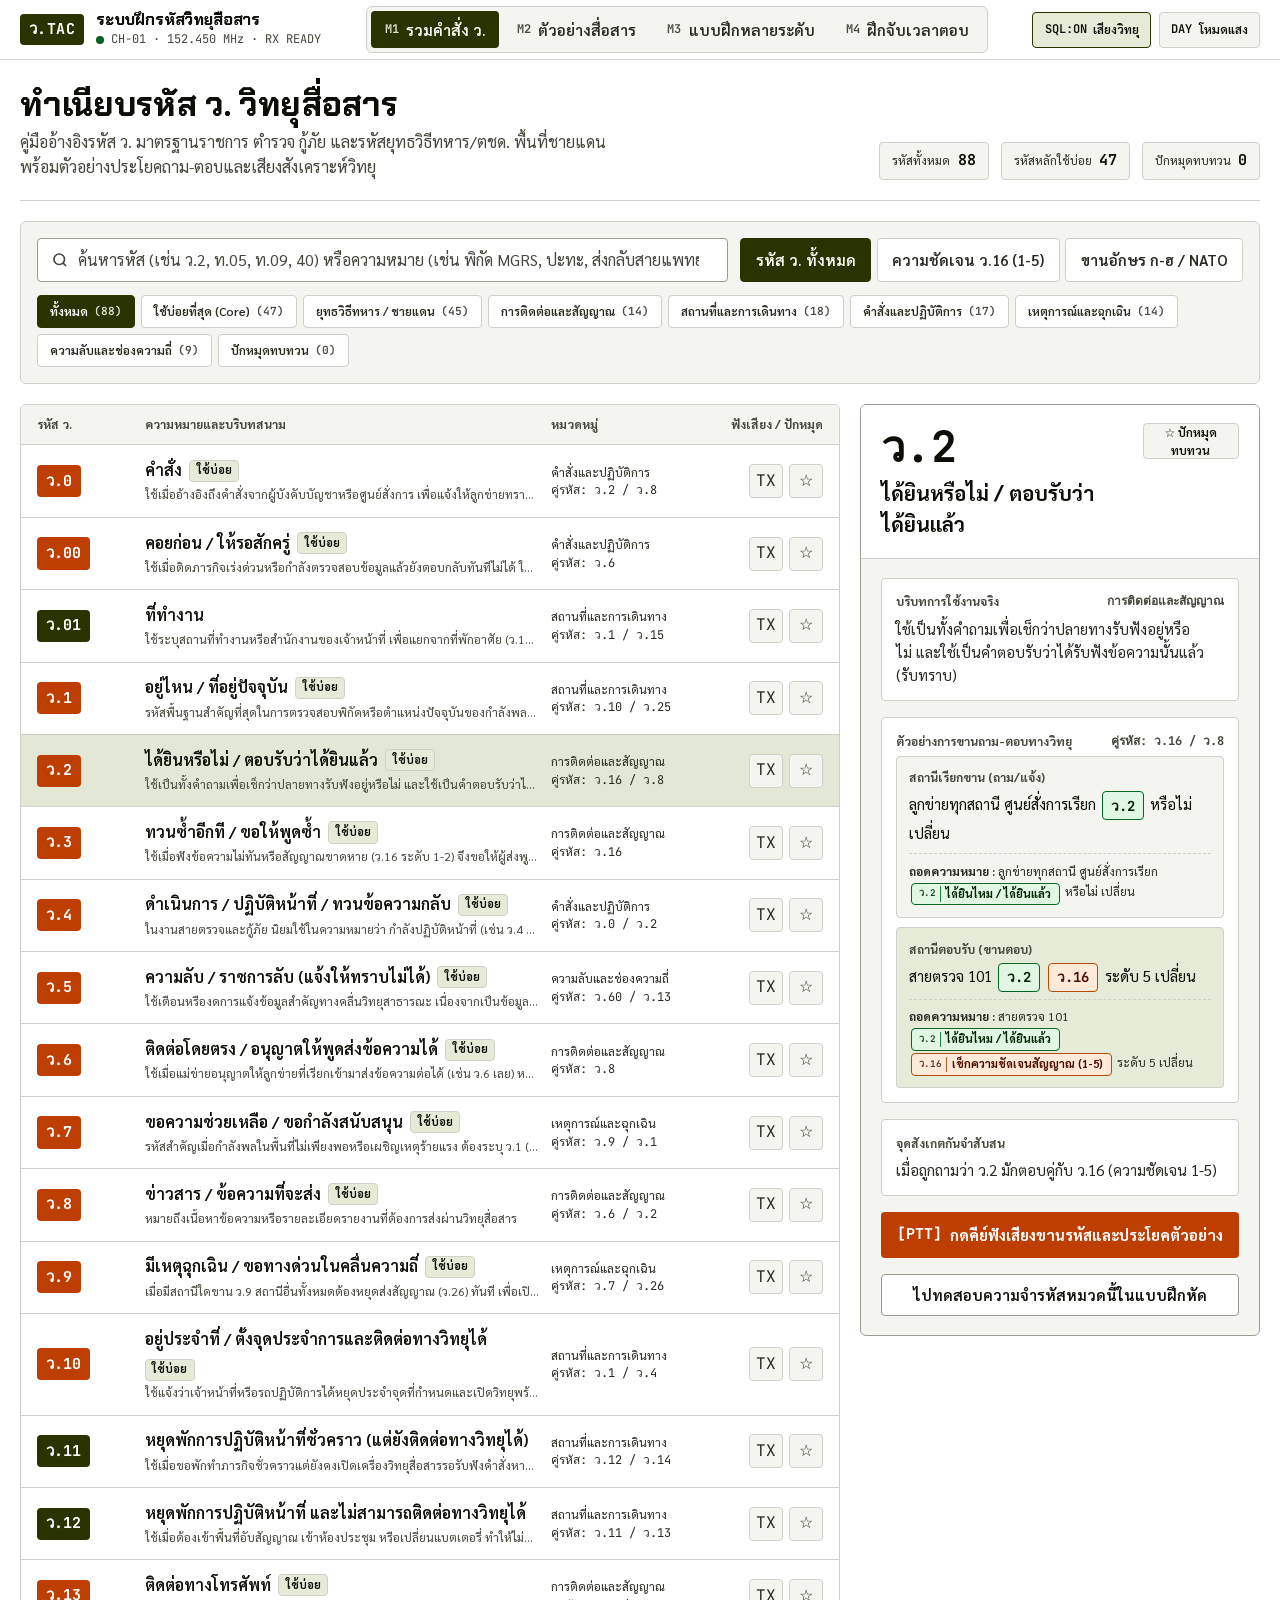
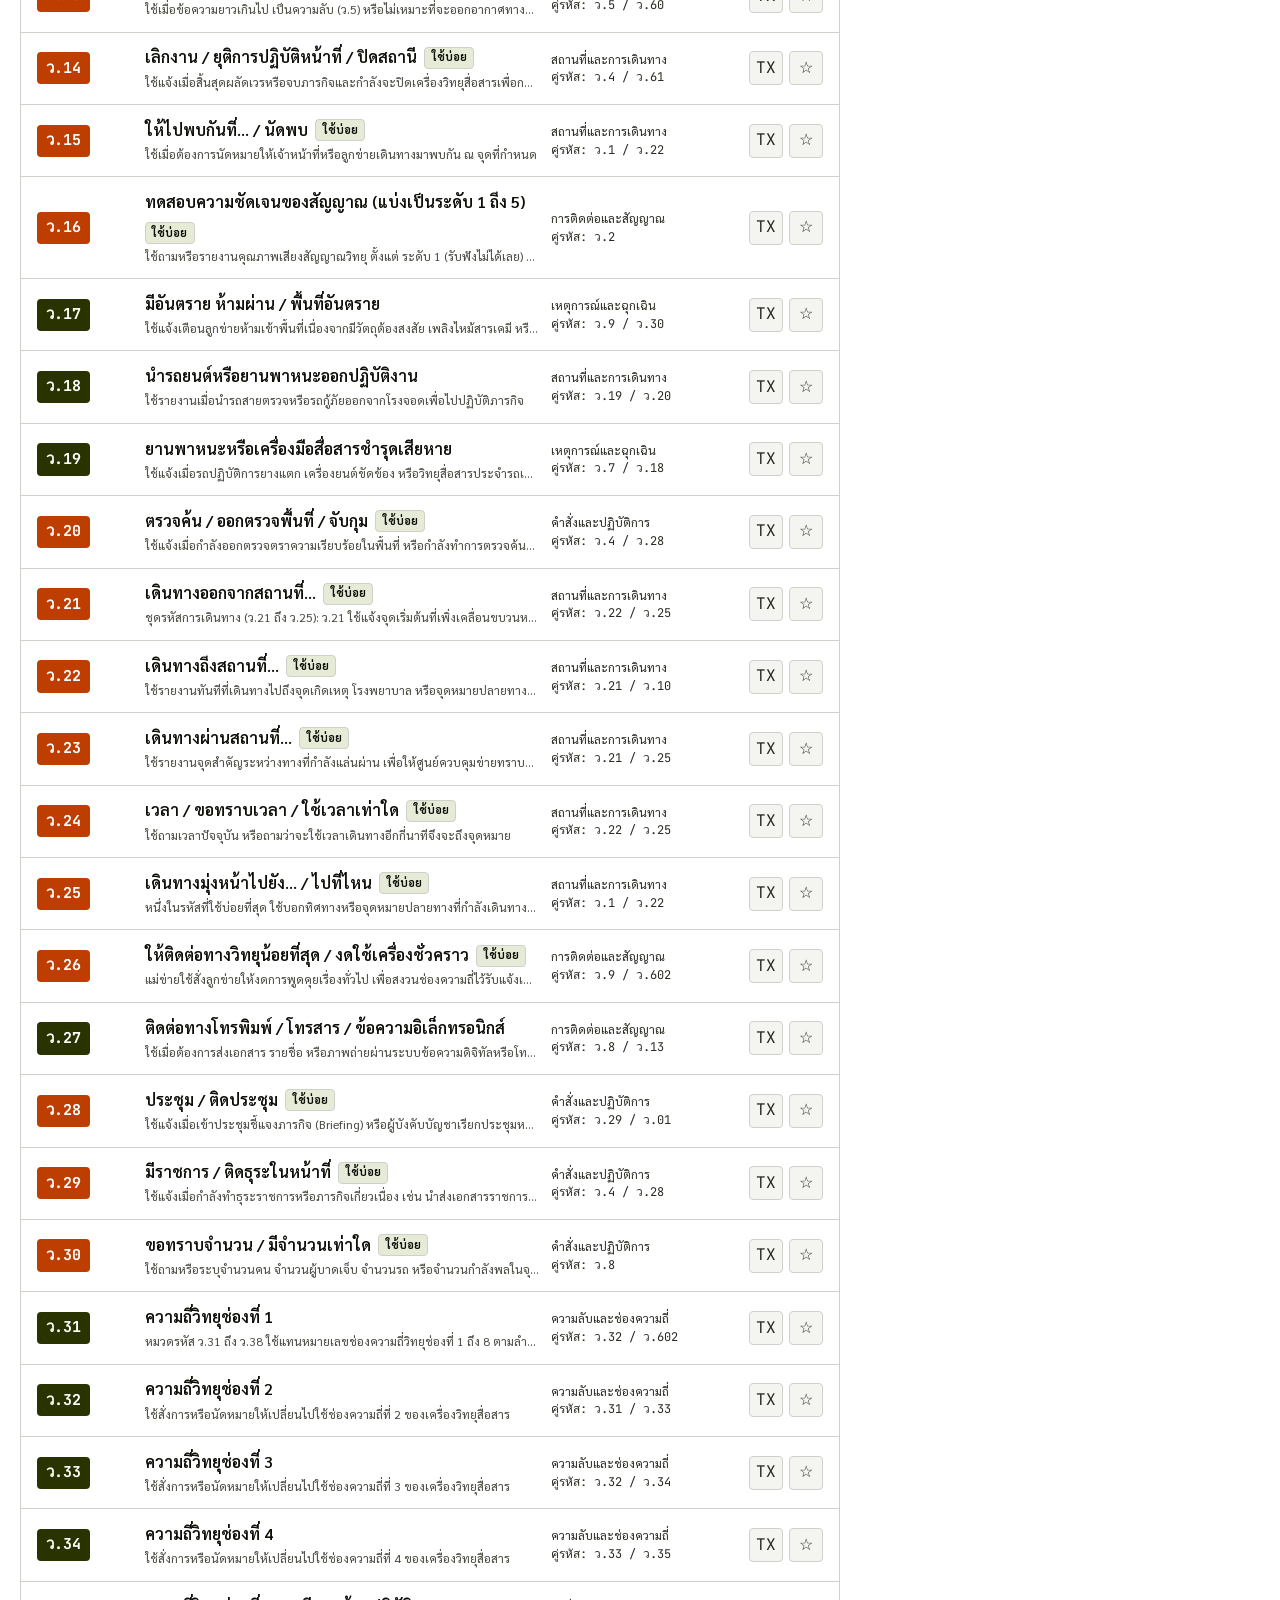
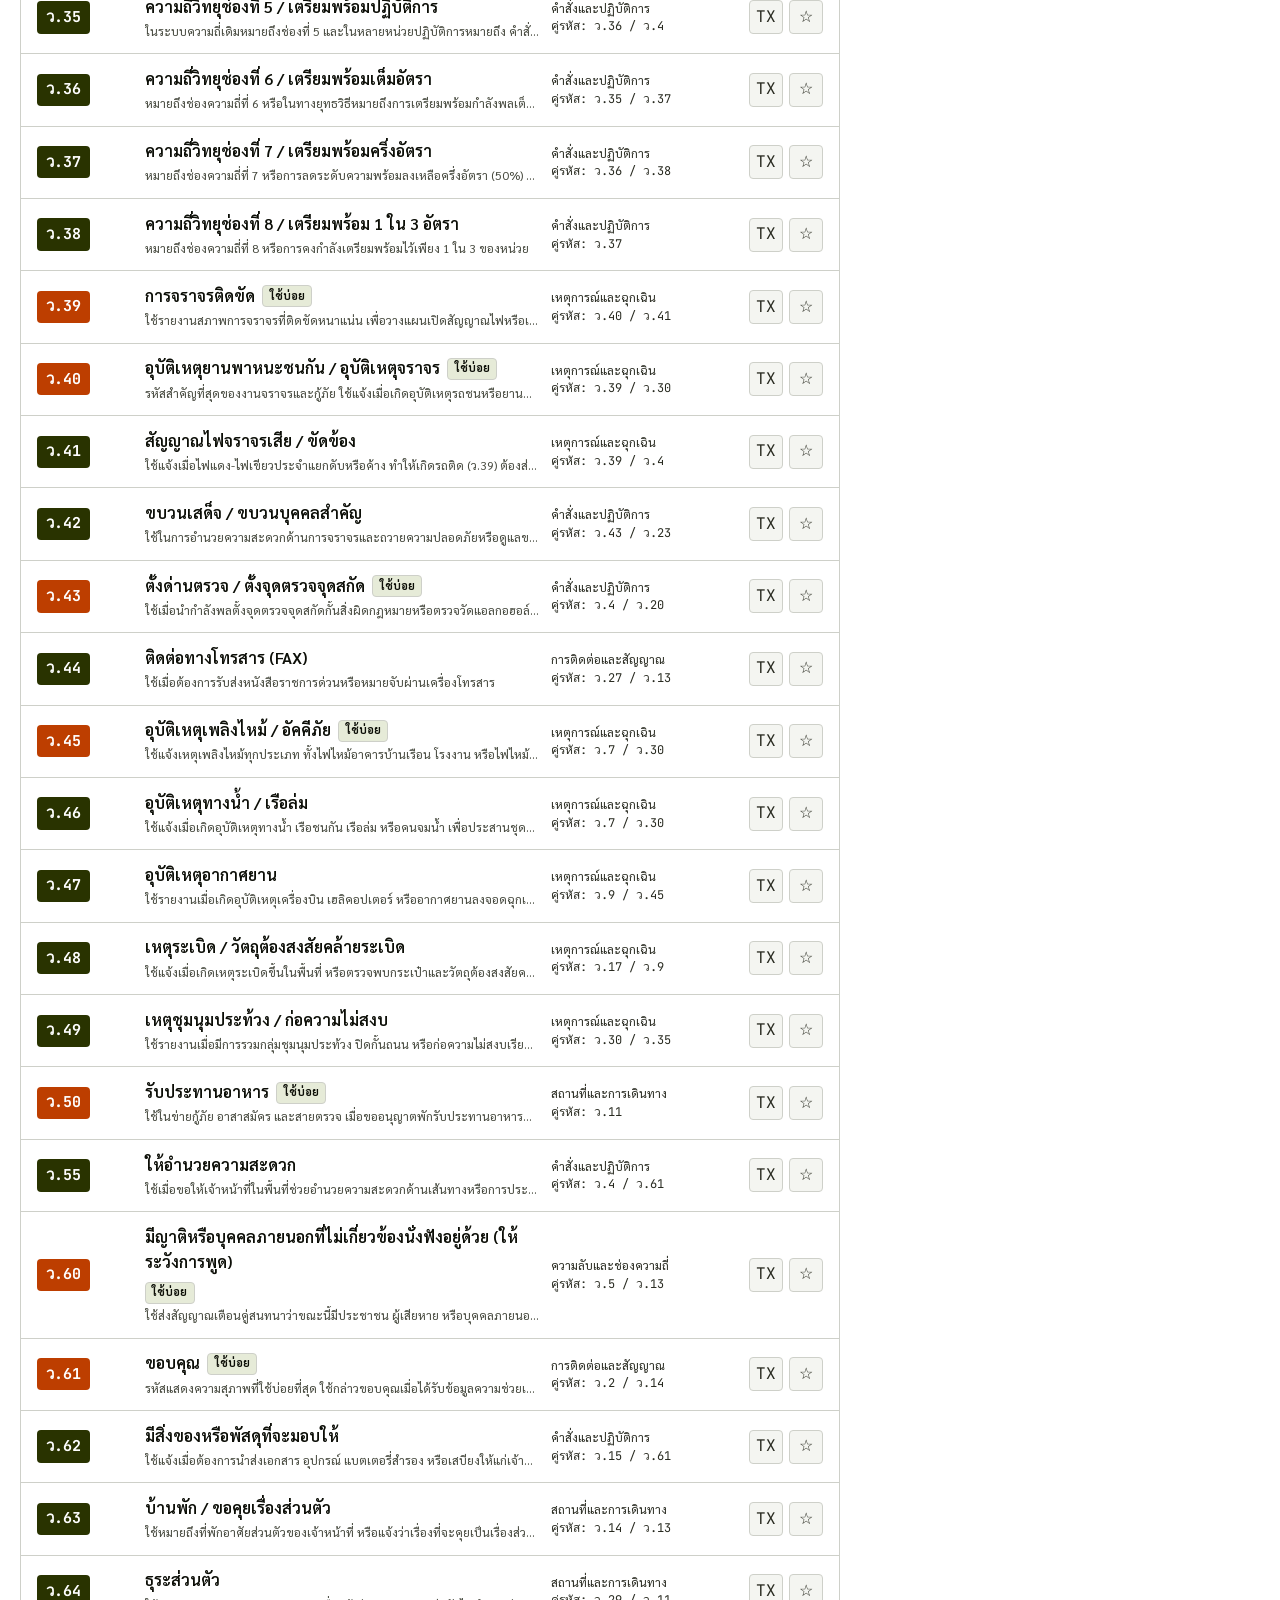
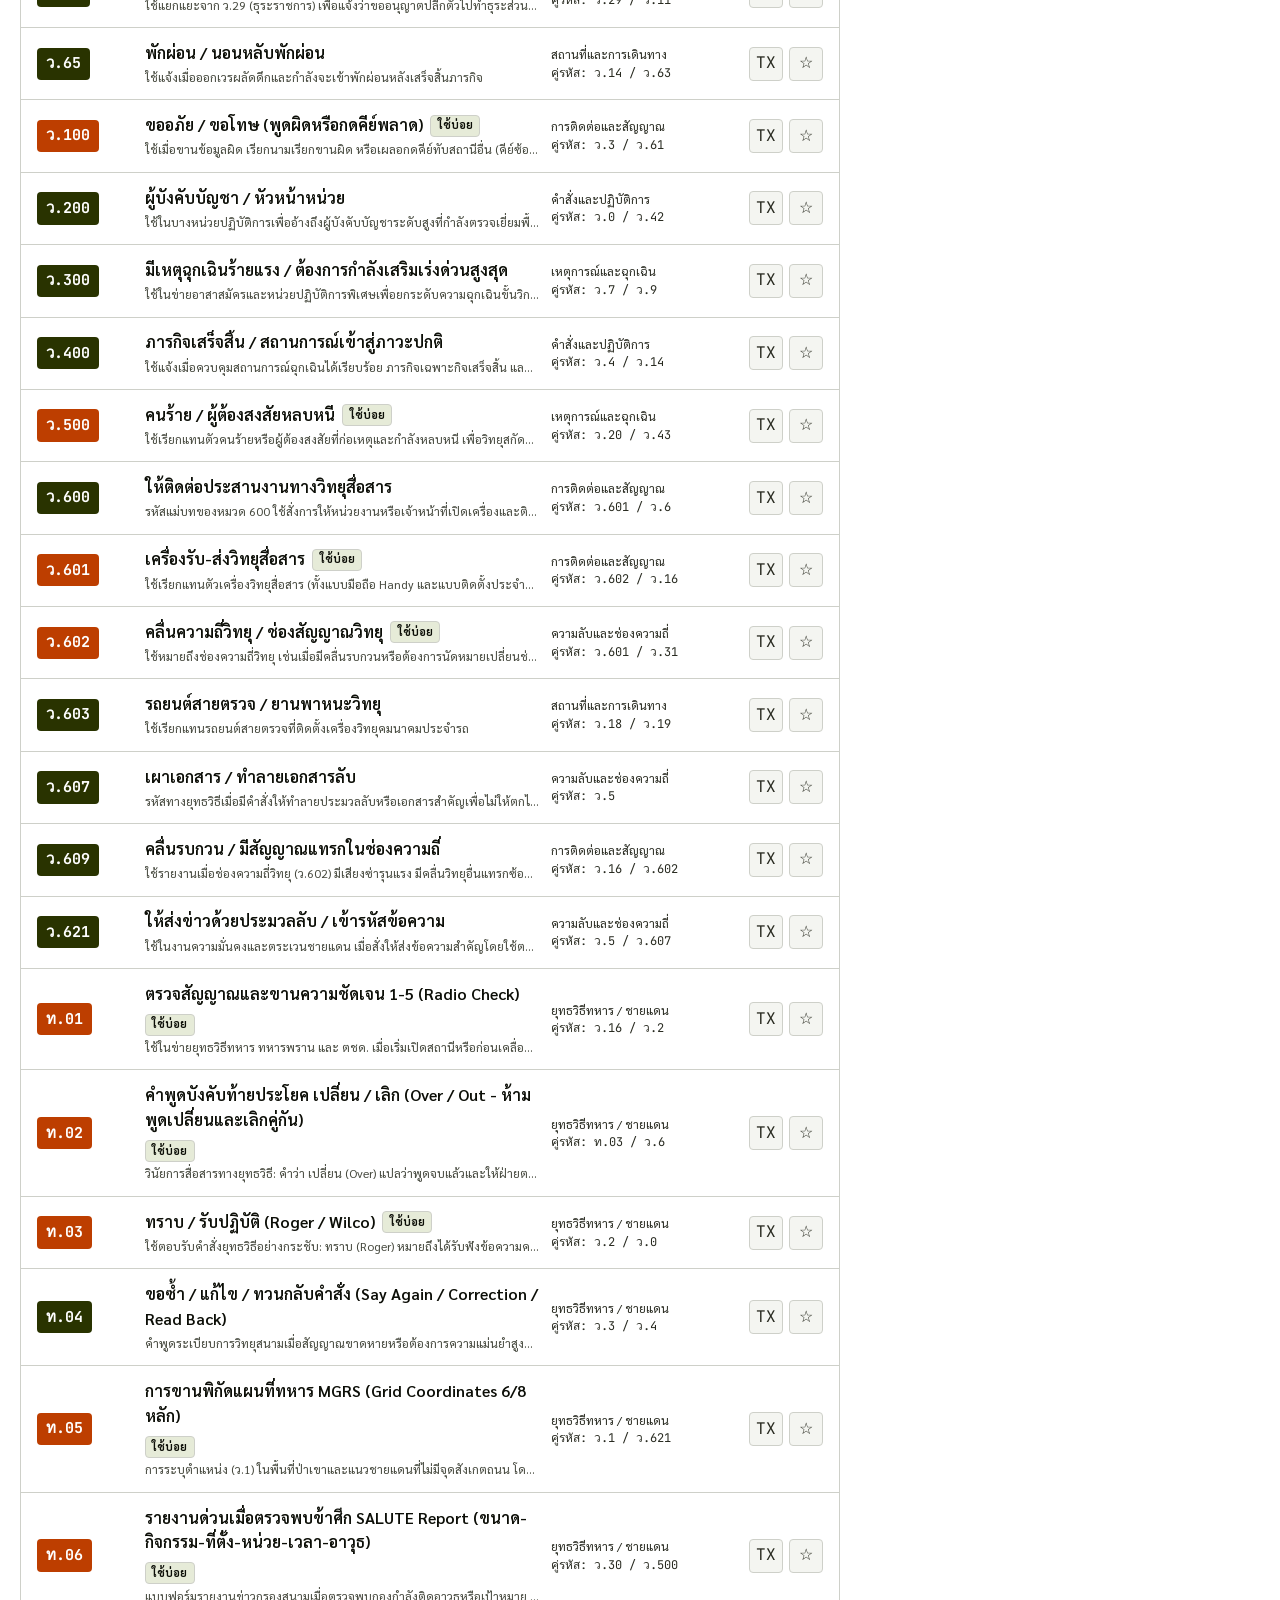
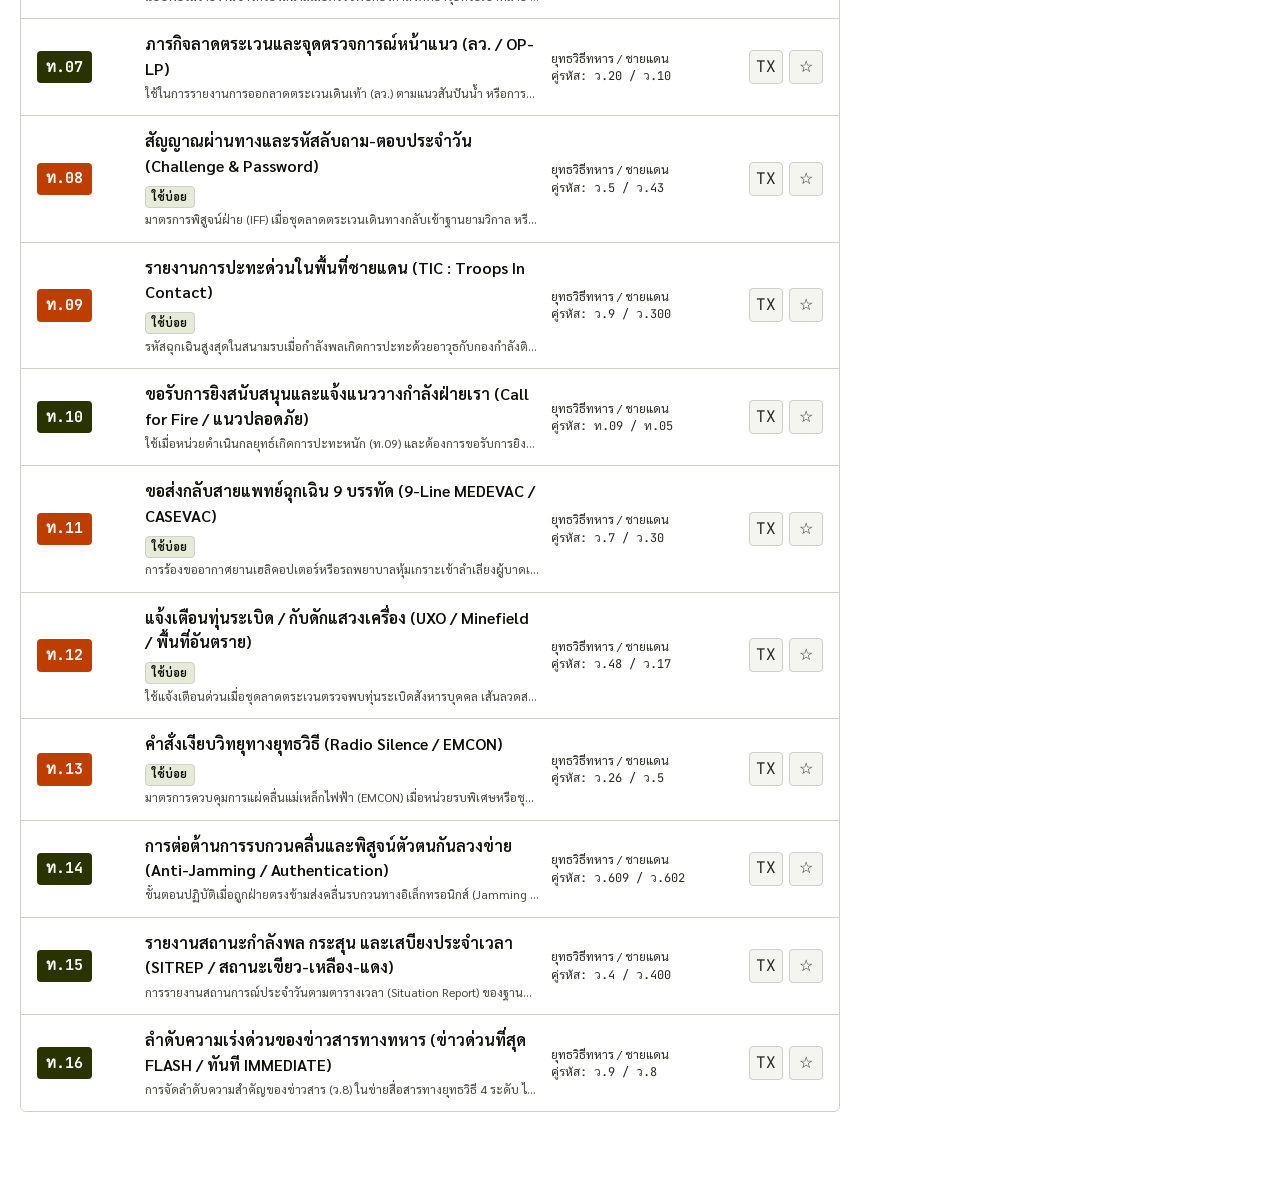
==== commit 39351b4c: "Add Thai Military and Border Patrol tactical radio codes, NATO/MGRS phonetics, border scenarios, and" ====
--- a/index.html
+++ b/index.html
@@ -74,7 +74,7 @@
       <div class="module-header">
         <div>
           <h1 id="heading-directory" class="module-title">ทำเนียบรหัส ว. วิทยุสื่อสาร</h1>
-          <p class="module-subtitle">คู่มืออ้างอิงรหัส ว. มาตรฐานราชการ ตำรวจ กู้ภัย และประชาชน พร้อมตัวอย่างประโยคถาม-ตอบและเสียงสังเคราะห์วิทยุ</p>
+          <p class="module-subtitle">คู่มืออ้างอิงรหัส ว. มาตรฐานราชการ ตำรวจ กู้ภัย และรหัสยุทธวิธีทหาร/ตชด. พื้นที่ชายแดน พร้อมตัวอย่างประโยคถาม-ตอบและเสียงสังเคราะห์วิทยุ</p>
         </div>
         <div class="module-quick-stats">
           <div class="stat-chip">
@@ -104,7 +104,7 @@
               type="search"
               id="codeSearchInput"
               class="search-input"
-              placeholder="ค้นหารหัส (เช่น ว.2, 40, 61) หรือความหมาย (เช่น อุบัติเหตุ, ความลับ, ถึงที่หมาย) [กด /]"
+              placeholder="ค้นหารหัส (เช่น ว.2, ท.05, ท.09, 40) หรือความหมาย (เช่น พิกัด MGRS, ปะทะ, ส่งกลับสายแพทย์, ความลับ) [กด /]"
               autocomplete="off"
             >
             <button type="button" id="clearSearchBtn" class="search-clear-btn" hidden>ล้างคำค้น</button>
@@ -113,7 +113,7 @@
           <div class="sub-mode-tabs" role="tablist" aria-label="หมวดตารางอ้างอิง">
             <button type="button" class="sub-mode-btn active" data-subview="codes">รหัส ว. ทั้งหมด</button>
             <button type="button" class="sub-mode-btn" data-subview="wo16">ความชัดเจน ว.16 (1-5)</button>
-            <button type="button" class="sub-mode-btn" data-subview="phonetic">ขานอักษร ก-ฮ</button>
+            <button type="button" class="sub-mode-btn" data-subview="phonetic">ขานอักษร ก-ฮ / NATO</button>
           </div>
         </div>
 
@@ -206,6 +206,11 @@
           <p class="section-subtext">ใช้เมื่อต้องแจ้งหมวดอักษรป้ายทะเบียนรถ ชื่อบุคคล หรือรหัสประจำตัว เพื่อป้องกันเสียงพยัญชนะกลืนกันในคลื่นวิทยุ</p>
         </div>
         <div id="phoneticGridContainer" class="phonetic-grid"></div>
+        <div class="section-subbar phonetic-nato-subbar">
+          <h2 class="section-heading">รหัสขานอักษรสากลทางทหาร NATO (Alpha - Zulu) และตัวเลขยุทธวิธี</h2>
+          <p class="section-subtext">ใช้สำหรับเจ้าหน้าที่พื้นที่ชายแดน ทหาร และ ตชด. ในการขานพิกัดแผนที่ทหาร (MGRS) นามเรียกขานสากล และรหัสยุทธวิธีในสนาม</p>
+        </div>
+        <div id="natoPhoneticGridContainer" class="phonetic-grid"></div>
       </div>
     </section>
 
@@ -279,7 +284,7 @@
               <option value="สายตรวจ 104">สายตรวจ 104</option>
               <option value="ศูนย์สั่งการ">ศูนย์สั่งการ</option>
               <option value="กู้ภัย 102">กู้ภัย 102</option>
-              <option value="ชุดเคลื่อนที่เร็ว 01">ชุดเคลื่อนที่เร็ว 01</option>
+              <option value="ชุดเคลื่อนที่เร็ว 105">ชุดเคลื่อนที่เร็ว 105</option>
             </select>
           </div>
           <div class="form-field">
--- a/css/style.css
+++ b/css/style.css
@@ -251,6 +251,10 @@
   border-radius: var(--radius-md);
 }
 
+.phonetic-nato-subbar {
+  margin-top: 1.5rem;
+}
+
 .section-heading {
   font-family: var(--font-display);
   font-size: var(--text-lg);
@@ -1402,7 +1406,7 @@
 
 .level-selector-bar {
   display: grid;
-  grid-template-columns: repeat(auto-fit, minmax(220px, 1fr));
+  grid-template-columns: repeat(auto-fit, minmax(200px, 1fr));
   gap: 0.75rem;
   margin-bottom: 1.25rem;
 }
@@ -1920,6 +1924,76 @@
   .timer-mode-grid.is-running {
     display: none;
   }
+
+  .level-selector-bar {
+    display: flex;
+    flex-wrap: wrap;
+    gap: 0.35rem;
+    margin-bottom: 0.5rem;
+  }
+
+  .level-selector-bar .level-select-btn {
+    flex: 1 1 auto;
+    padding: 0.38rem 0.55rem;
+    align-items: center;
+    text-align: center;
+  }
+
+  .level-selector-bar .level-btn-meta,
+  .level-selector-bar .level-btn-desc {
+    display: none;
+  }
+
+  .level-selector-bar .level-btn-title {
+    font-size: var(--text-xs);
+    white-space: nowrap;
+  }
+
+  #view-drills .module-subtitle {
+    display: none;
+  }
+
+  #view-drills .module-header {
+    padding-bottom: 0.45rem;
+    margin-bottom: 0.45rem;
+    gap: 0.35rem;
+  }
+
+  .drill-console-top {
+    padding: 0.45rem 0.65rem;
+    gap: 0.35rem;
+    font-size: var(--text-xs);
+  }
+
+  .drill-stage {
+    padding: 0.65rem;
+  }
+
+  .question-context-tag {
+    margin-bottom: 0.45rem;
+  }
+
+  .question-incoming-box {
+    padding: 0.5rem 0.65rem;
+    margin-bottom: 0.45rem;
+    font-size: var(--text-xs);
+  }
+
+  .question-title {
+    font-size: var(--text-sm);
+    margin-bottom: 0.5rem;
+  }
+
+  .choices-grid {
+    gap: 0.4rem;
+  }
+
+  .choice-btn {
+    min-height: 40px;
+    padding: 0.4rem 0.65rem;
+    font-size: var(--text-xs);
+    gap: 0.5rem;
+  }
 }
 
 /* Reduced Motion Accessibility Mandate */
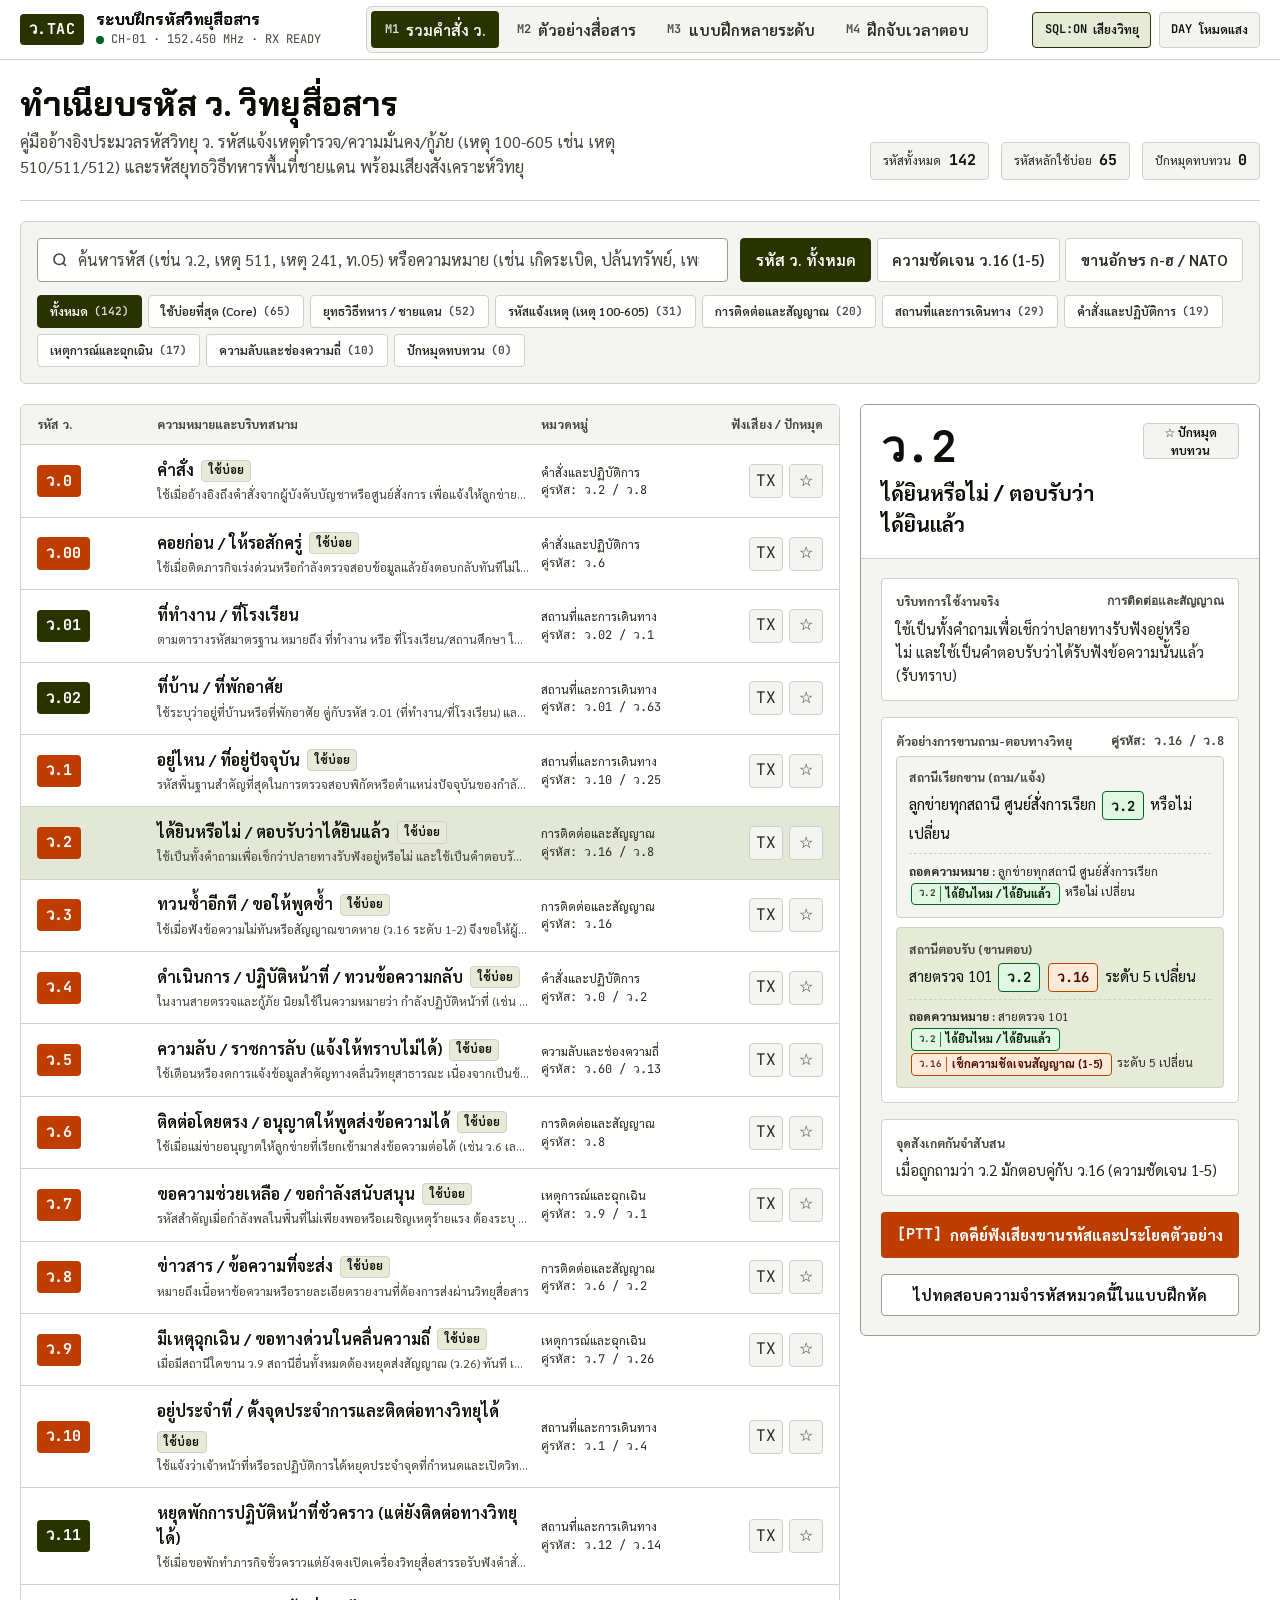
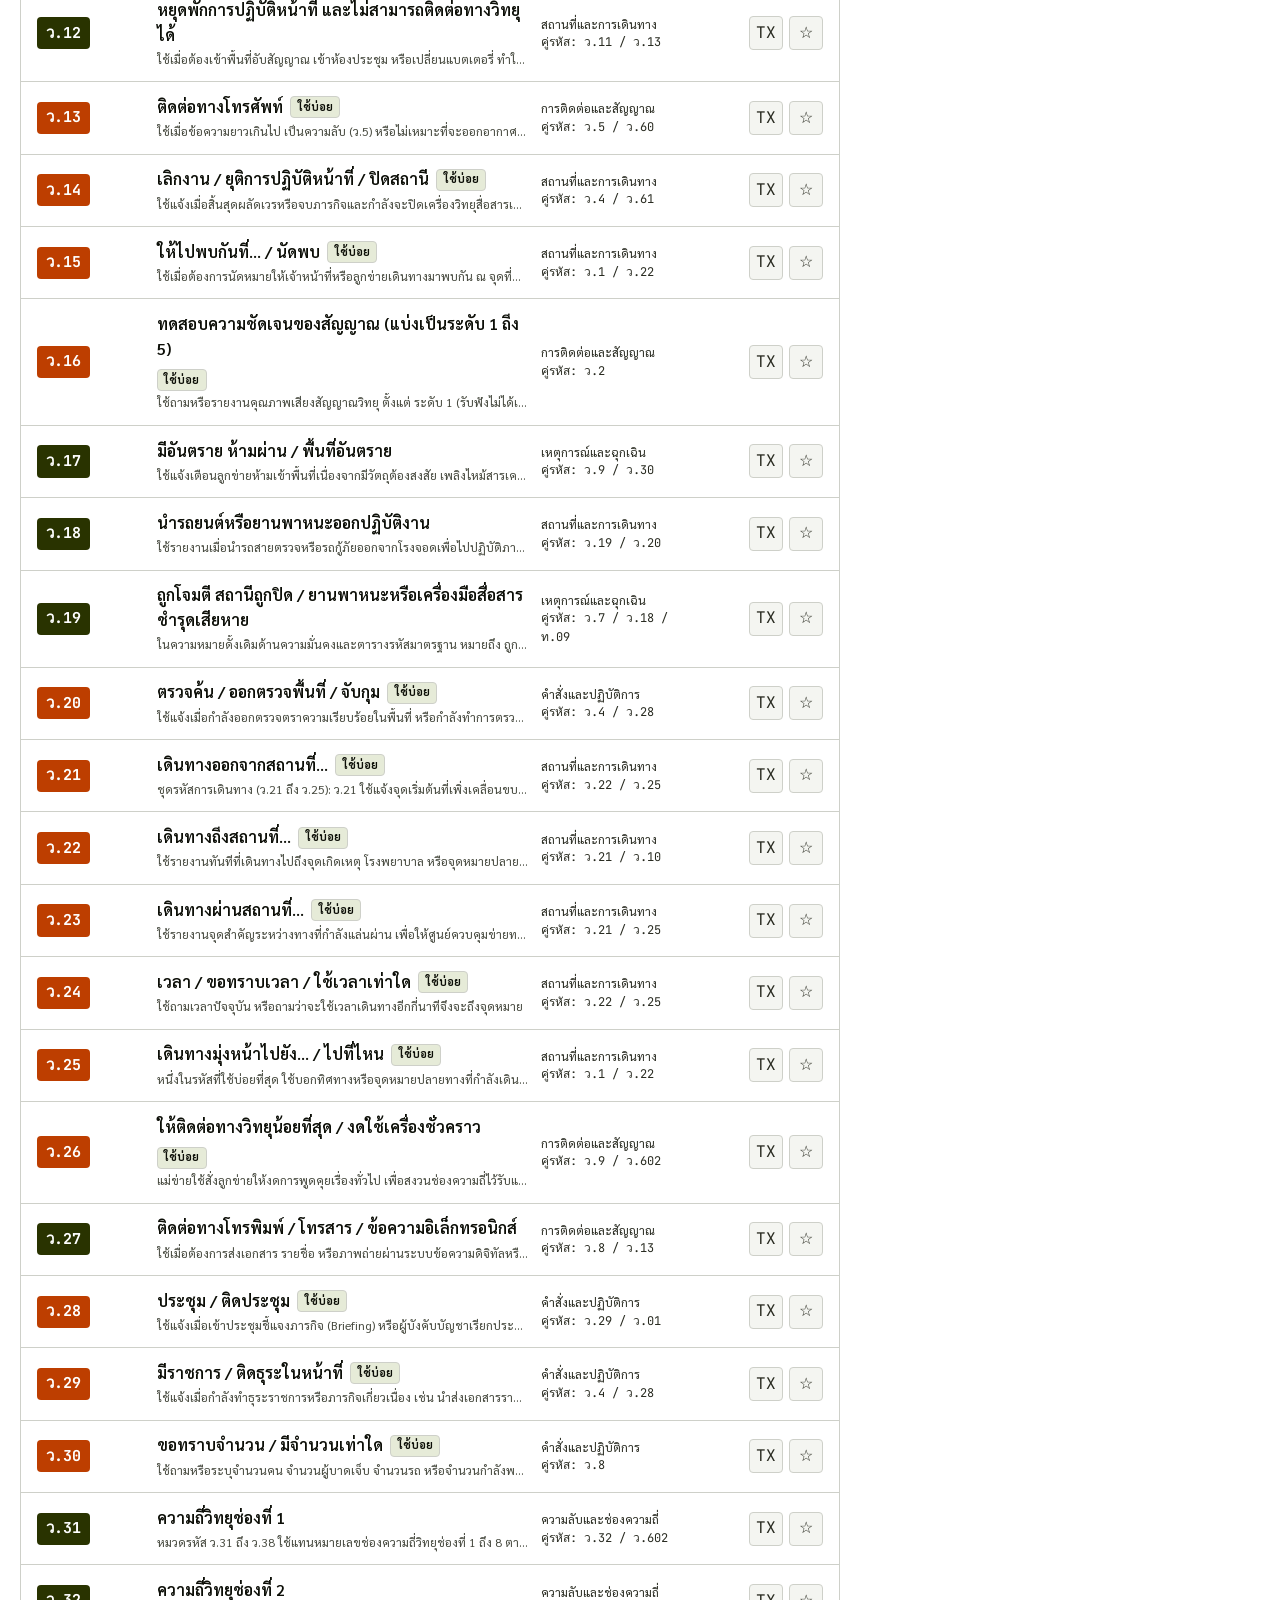
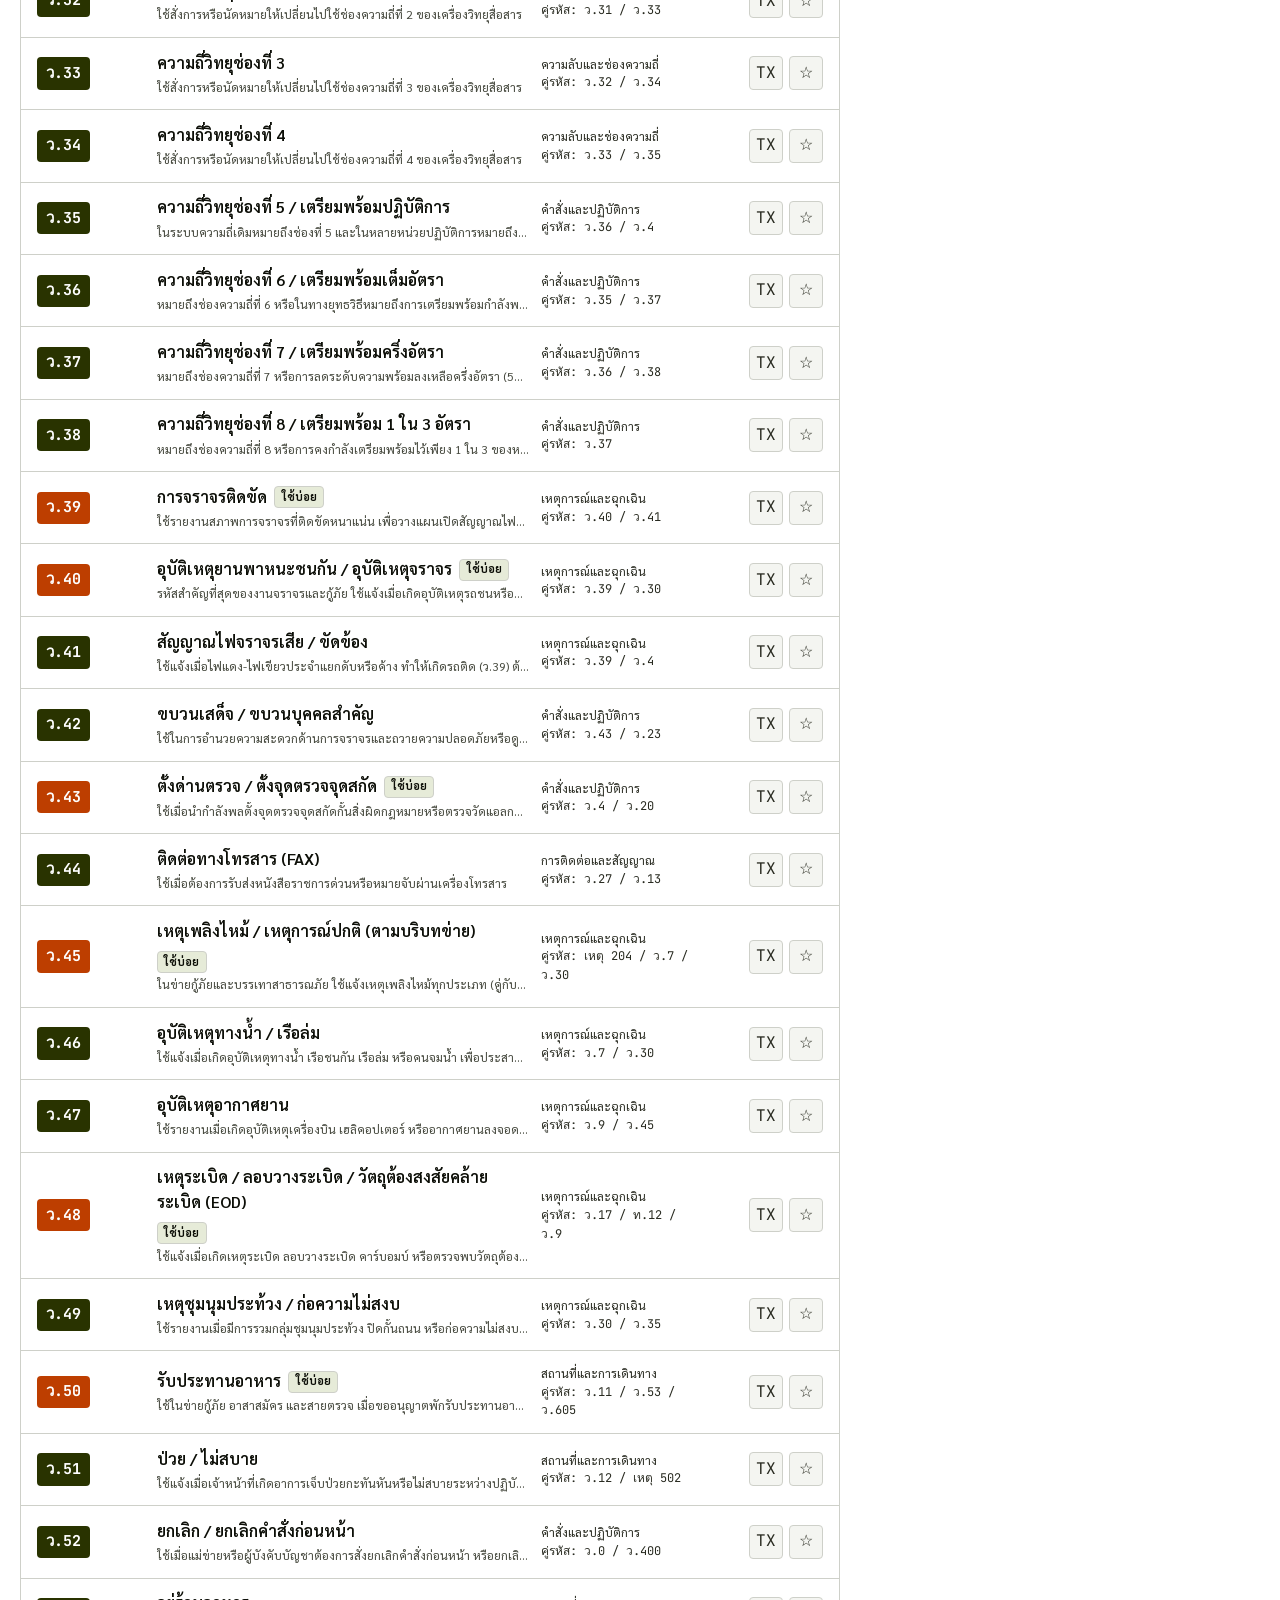
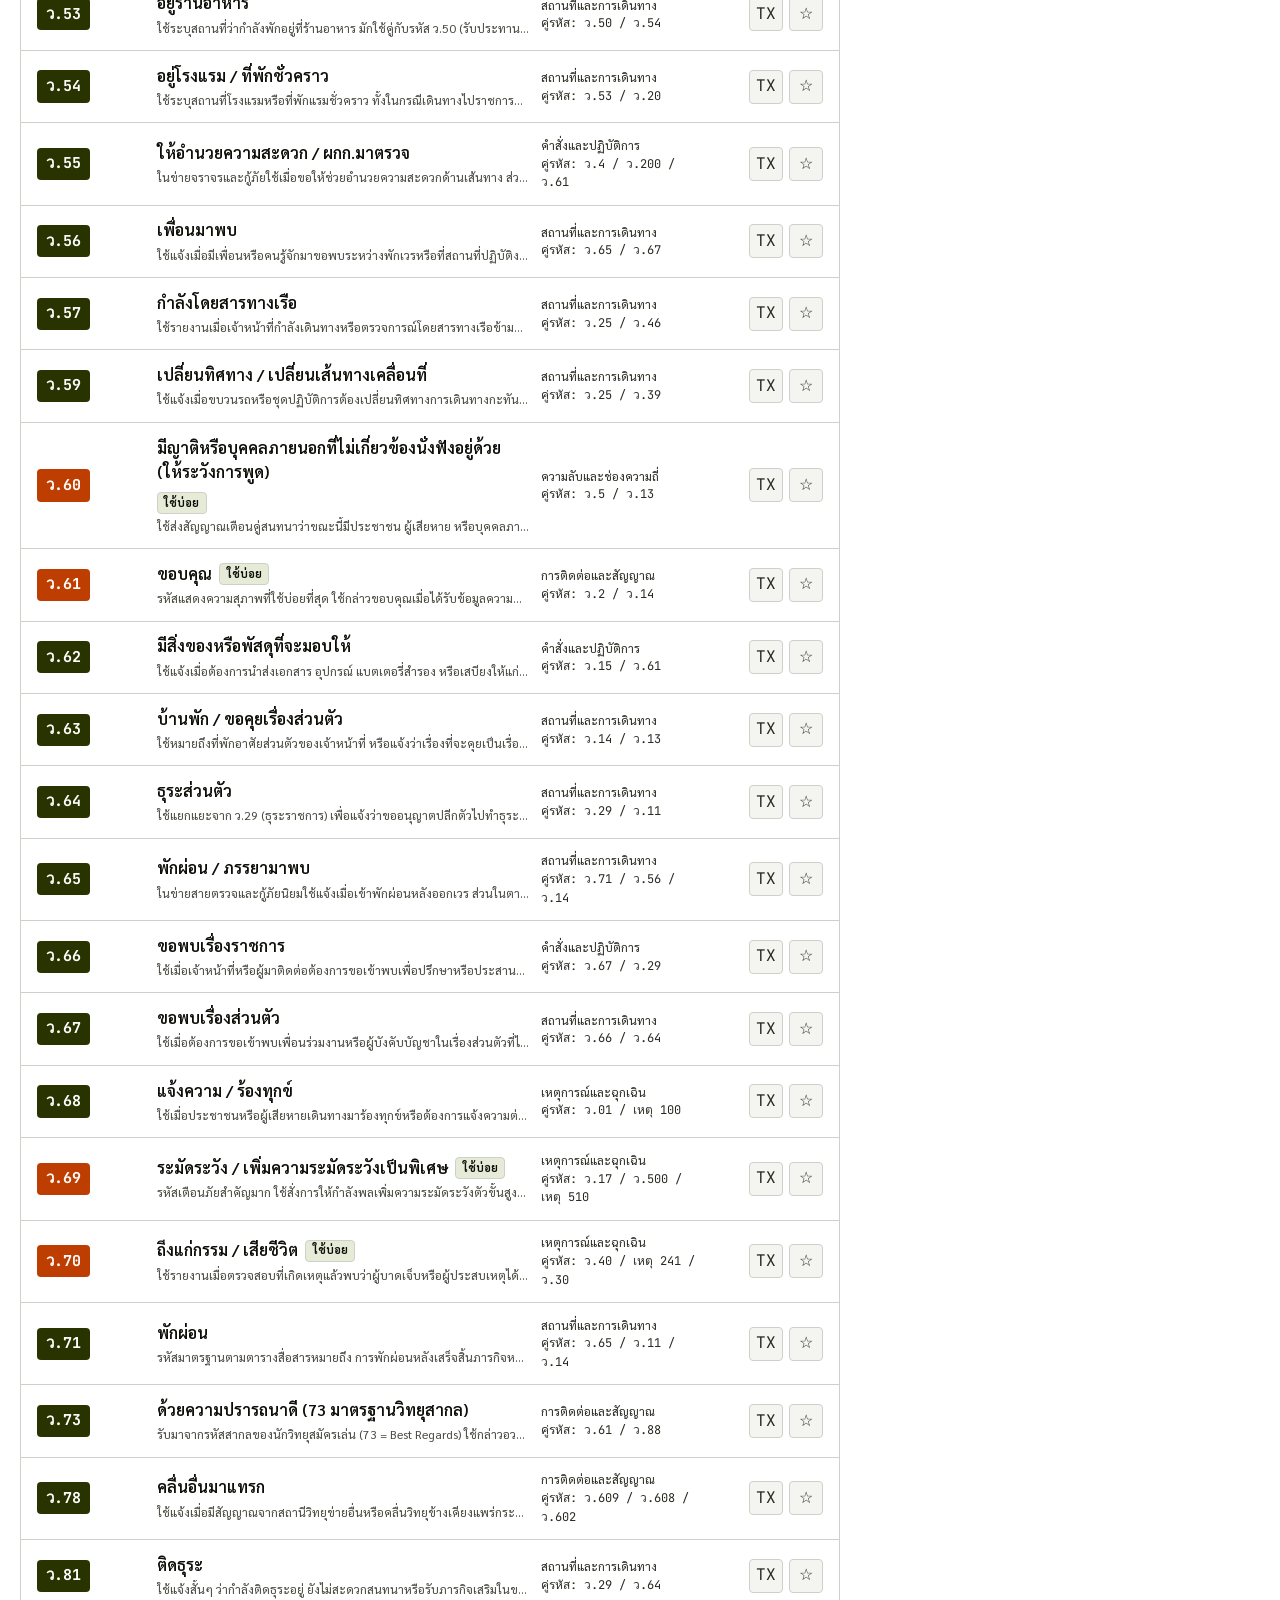
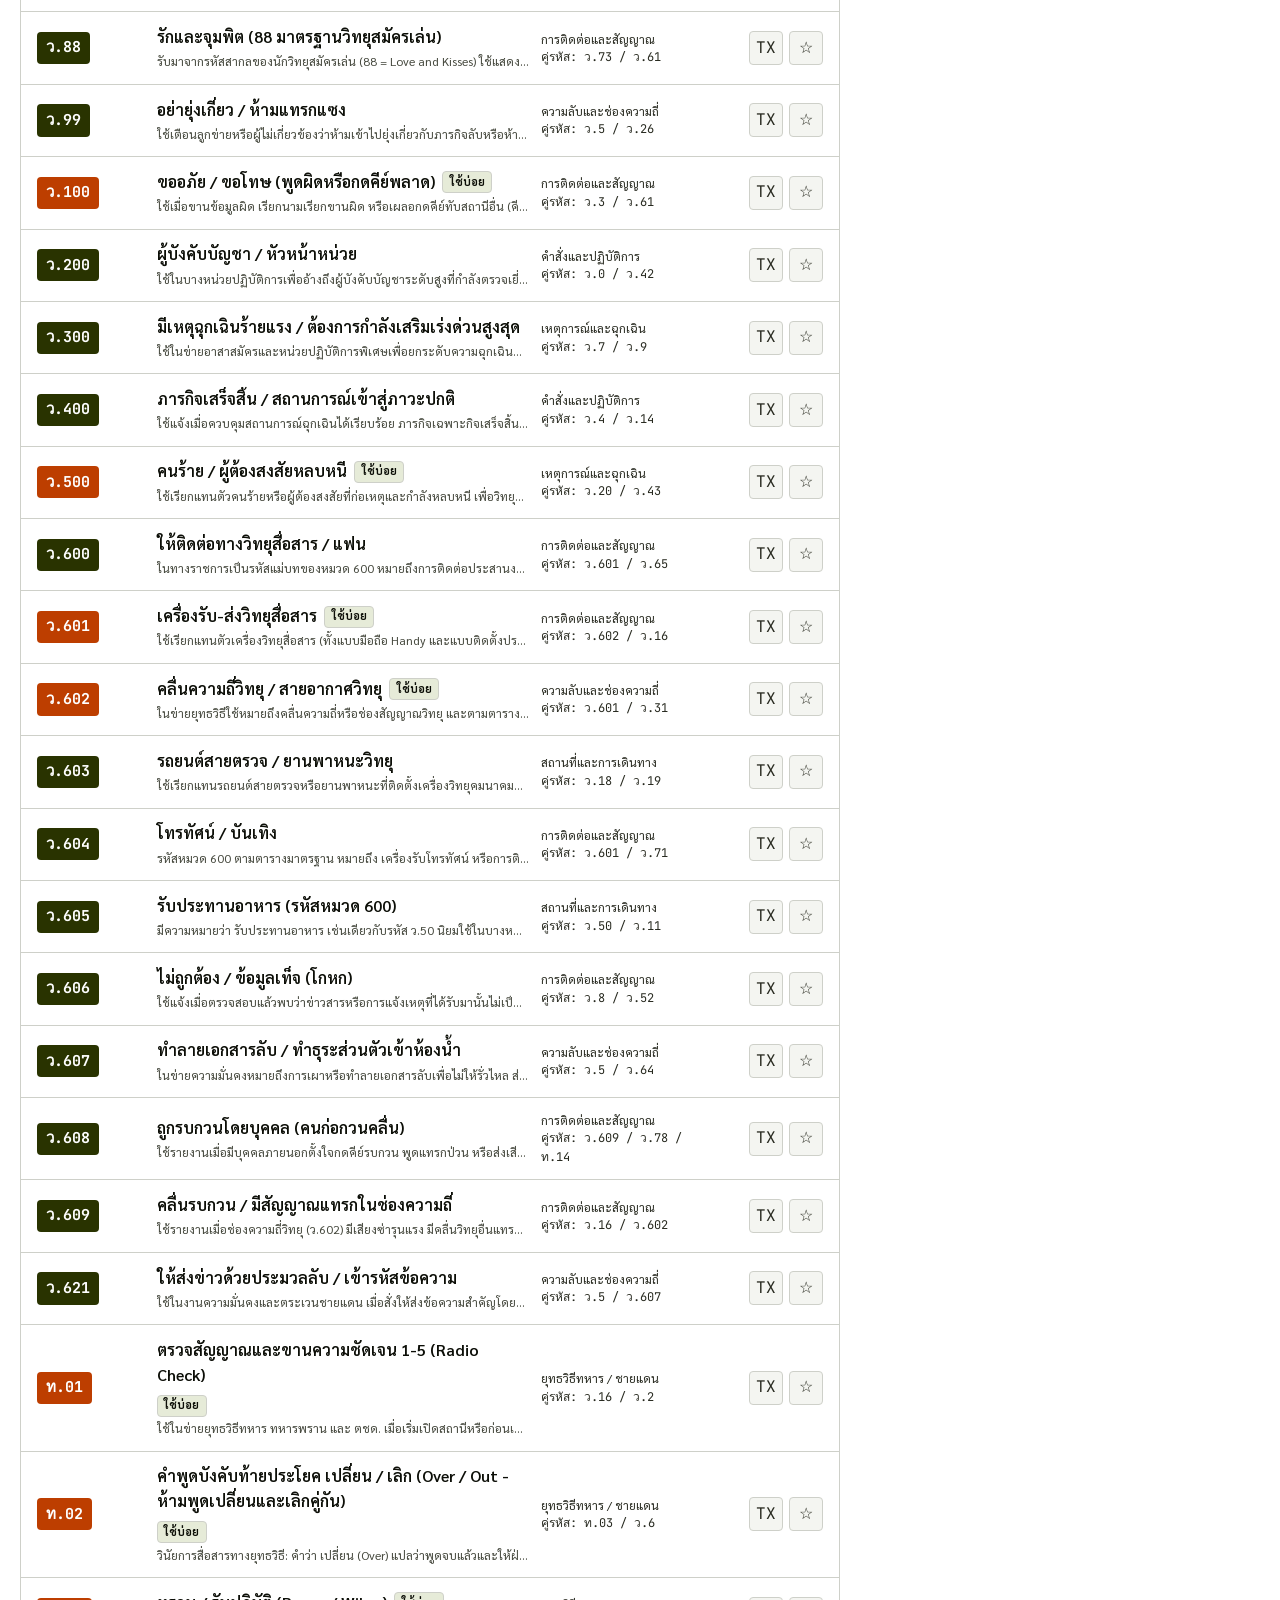
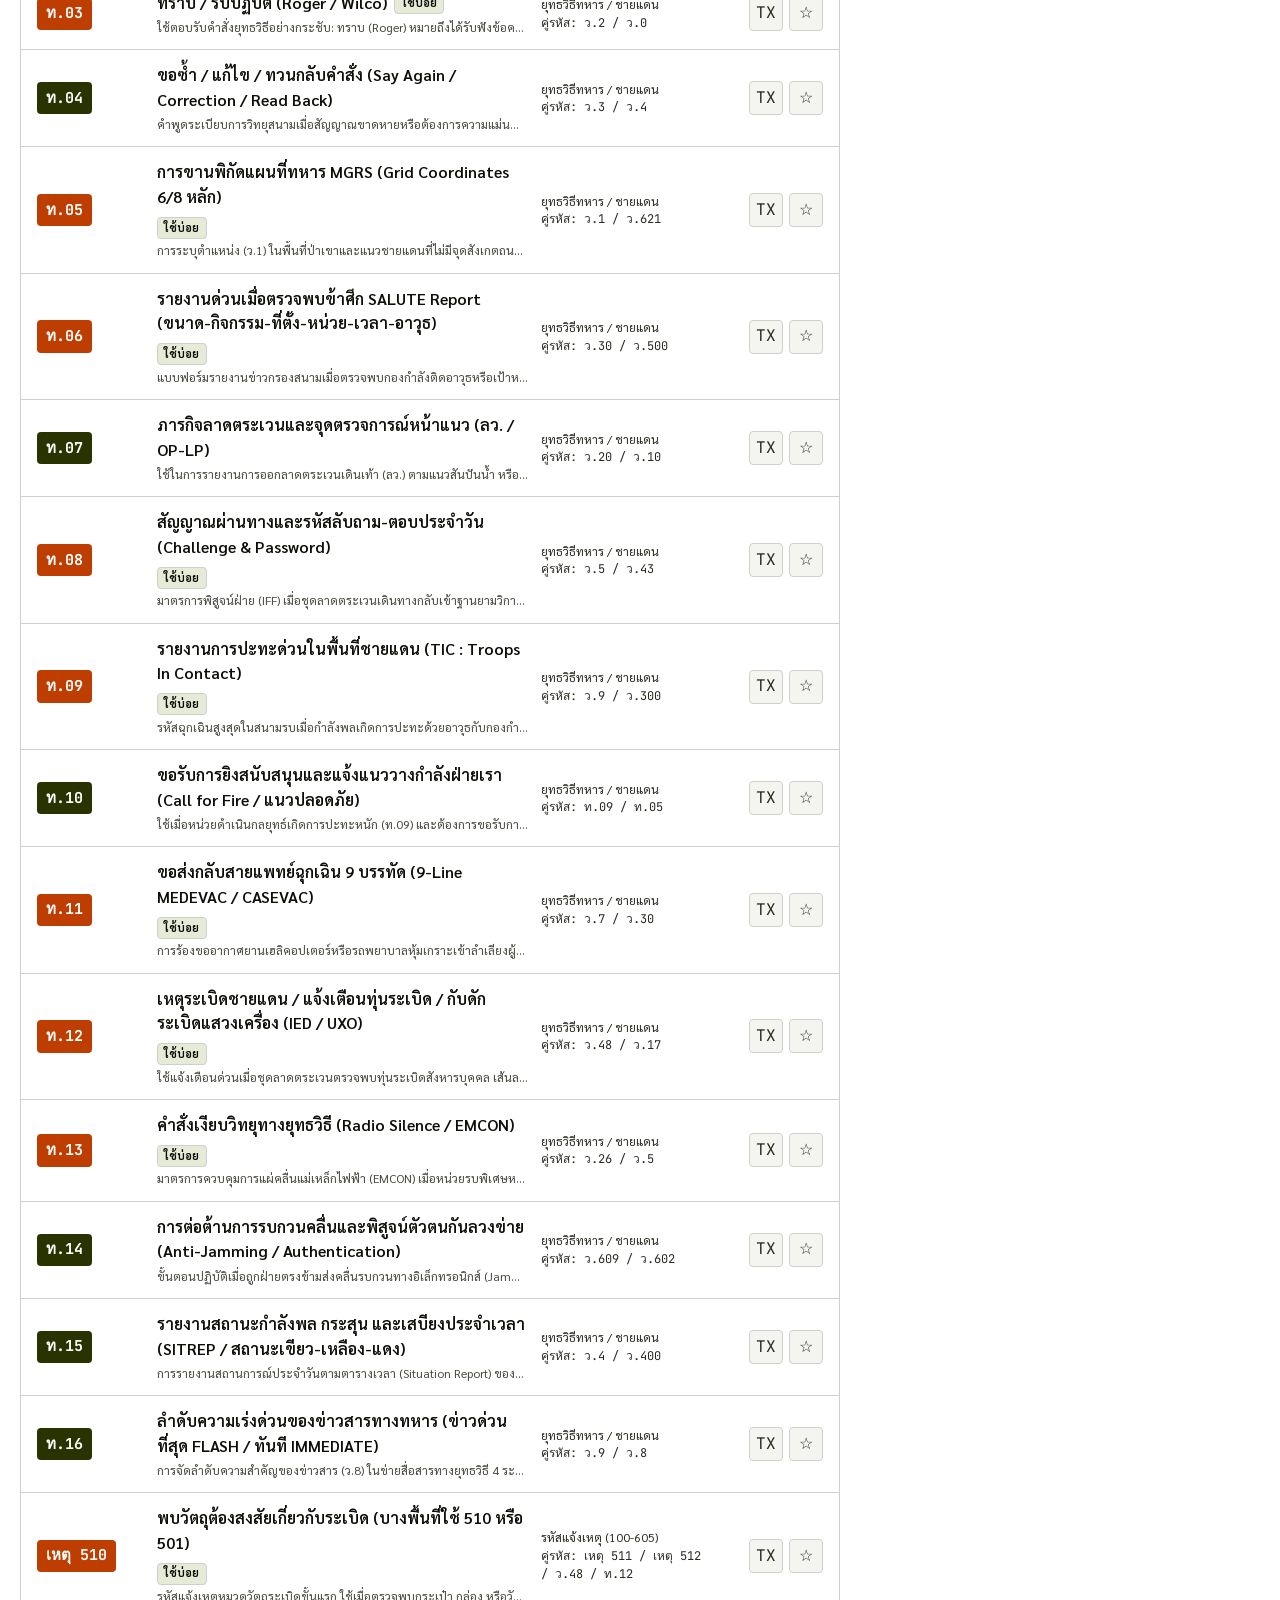
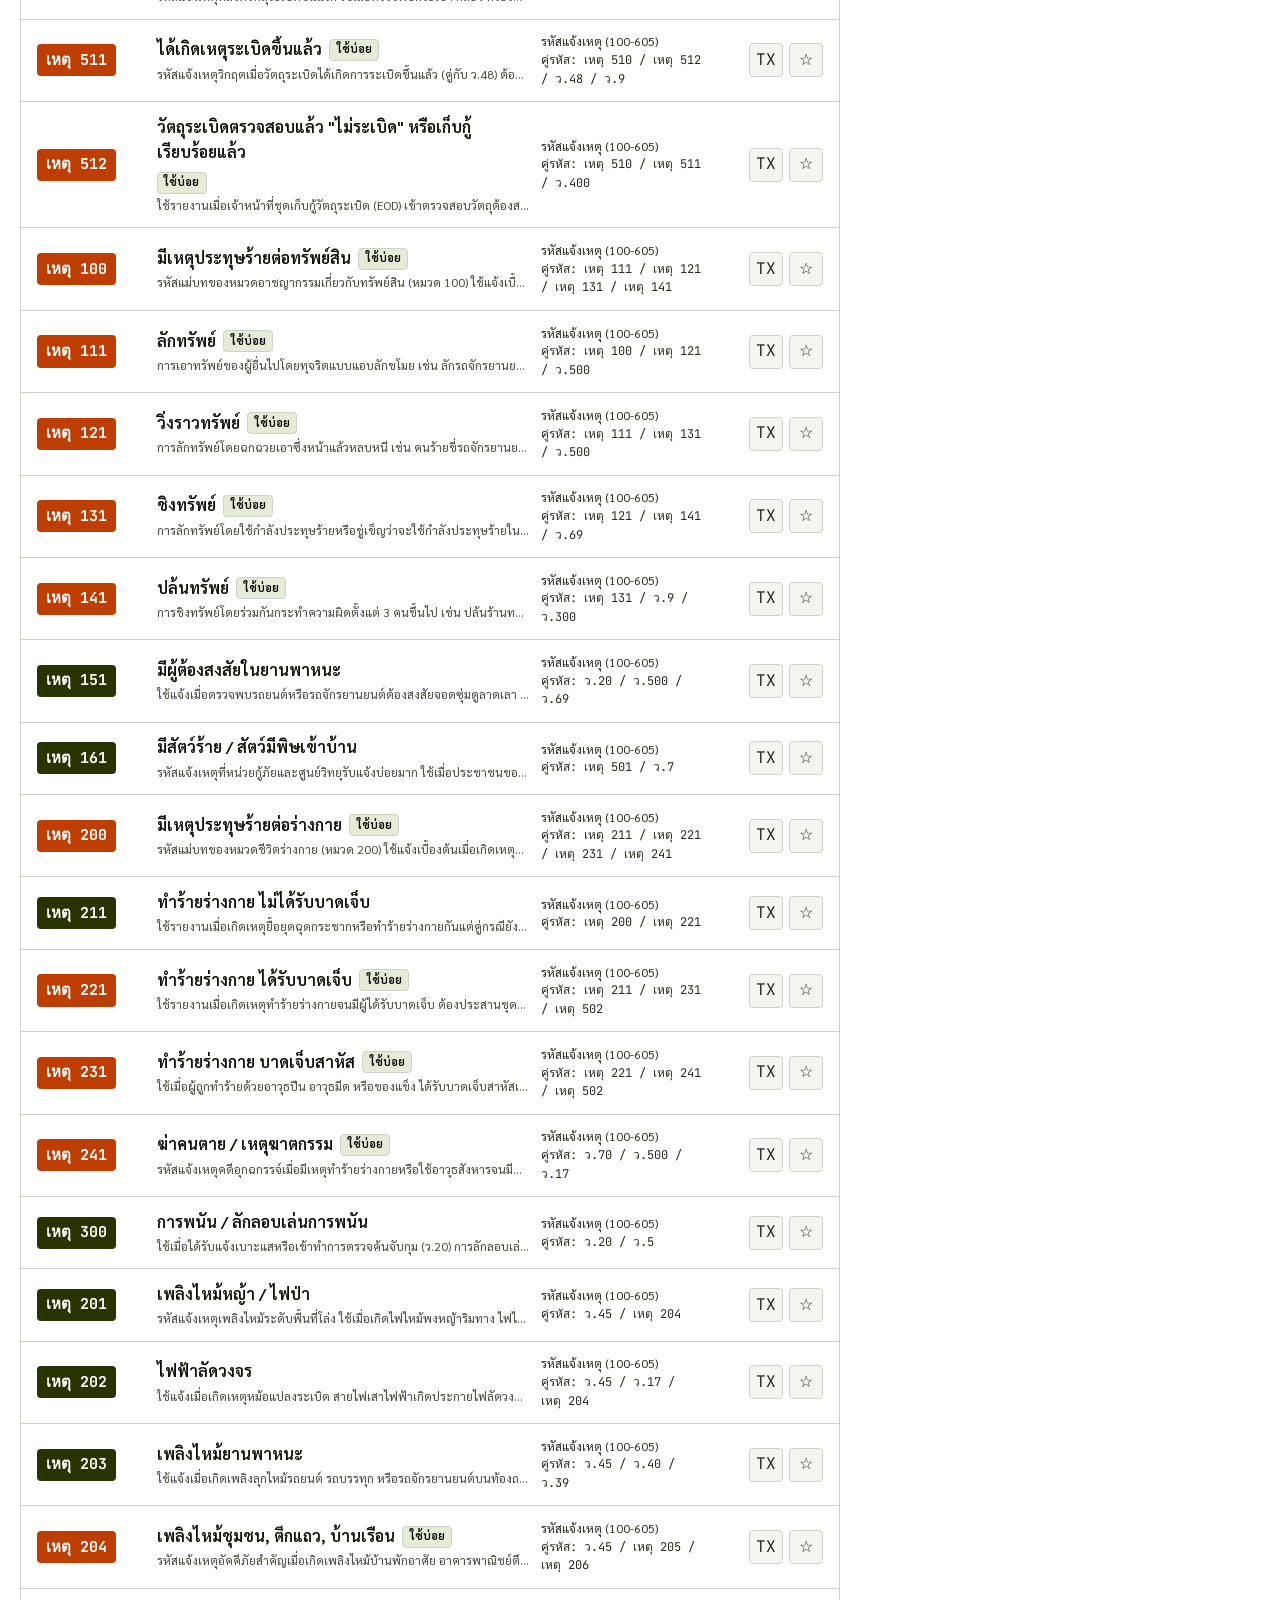
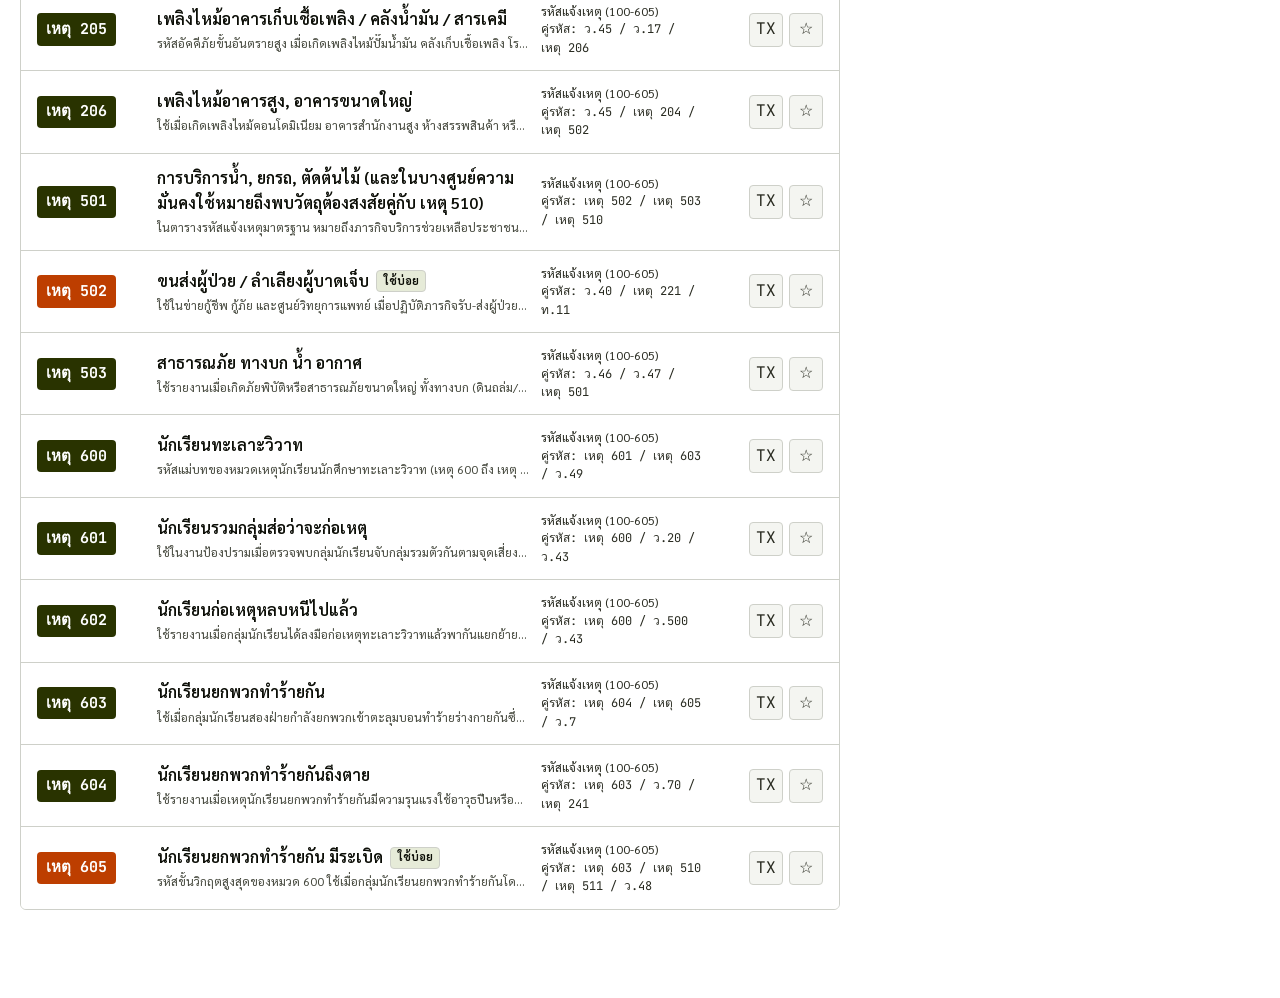
==== commit 5dd75a28: "Add complete code_radio.pdf ว. codes and เหตุ 100-605 incident codes (510/511/512 bomb codes, crime," ====
--- a/index.html
+++ b/index.html
@@ -74,7 +74,7 @@
       <div class="module-header">
         <div>
           <h1 id="heading-directory" class="module-title">ทำเนียบรหัส ว. วิทยุสื่อสาร</h1>
-          <p class="module-subtitle">คู่มืออ้างอิงรหัส ว. มาตรฐานราชการ ตำรวจ กู้ภัย และรหัสยุทธวิธีทหาร/ตชด. พื้นที่ชายแดน พร้อมตัวอย่างประโยคถาม-ตอบและเสียงสังเคราะห์วิทยุ</p>
+          <p class="module-subtitle">คู่มืออ้างอิงประมวลรหัสวิทยุ ว. รหัสแจ้งเหตุตำรวจ/ความมั่นคง/กู้ภัย (เหตุ 100-605 เช่น เหตุ 510/511/512) และรหัสยุทธวิธีทหารพื้นที่ชายแดน พร้อมเสียงสังเคราะห์วิทยุ</p>
         </div>
         <div class="module-quick-stats">
           <div class="stat-chip">
@@ -104,7 +104,7 @@
               type="search"
               id="codeSearchInput"
               class="search-input"
-              placeholder="ค้นหารหัส (เช่น ว.2, ท.05, ท.09, 40) หรือความหมาย (เช่น พิกัด MGRS, ปะทะ, ส่งกลับสายแพทย์, ความลับ) [กด /]"
+              placeholder="ค้นหารหัส (เช่น ว.2, เหตุ 511, เหตุ 241, ท.05) หรือความหมาย (เช่น เกิดระเบิด, ปล้นทรัพย์, เพลิงไหม้, พิกัด MGRS) [กด /]"
               autocomplete="off"
             >
             <button type="button" id="clearSearchBtn" class="search-clear-btn" hidden>ล้างคำค้น</button>
--- a/css/style.css
+++ b/css/style.css
@@ -721,7 +721,7 @@
 
 .code-table-header {
   display: grid;
-  grid-template-columns: 96px minmax(0, 1fr) 150px 110px;
+  grid-template-columns: 108px minmax(0, 1fr) 160px 110px;
   gap: 0.75rem;
   padding: 0.65rem 1rem;
   background-color: var(--surface);
@@ -733,7 +733,7 @@
 
 .code-row {
   display: grid;
-  grid-template-columns: 96px minmax(0, 1fr) 150px 110px;
+  grid-template-columns: 108px minmax(0, 1fr) 160px 110px;
   gap: 0.75rem;
   align-items: center;
   padding: 0.8rem 1rem;
@@ -768,6 +768,7 @@
   font-weight: 700;
   font-size: var(--text-sm);
   width: fit-content;
+  white-space: nowrap;
 }
 
 .code-badge.core-badge {
@@ -1833,7 +1834,7 @@
   }
 
   .code-row {
-    grid-template-columns: 74px minmax(0, 1fr) auto;
+    grid-template-columns: 88px minmax(0, 1fr) auto;
     gap: 0.55rem;
     padding: 0.8rem 0.75rem;
   }
